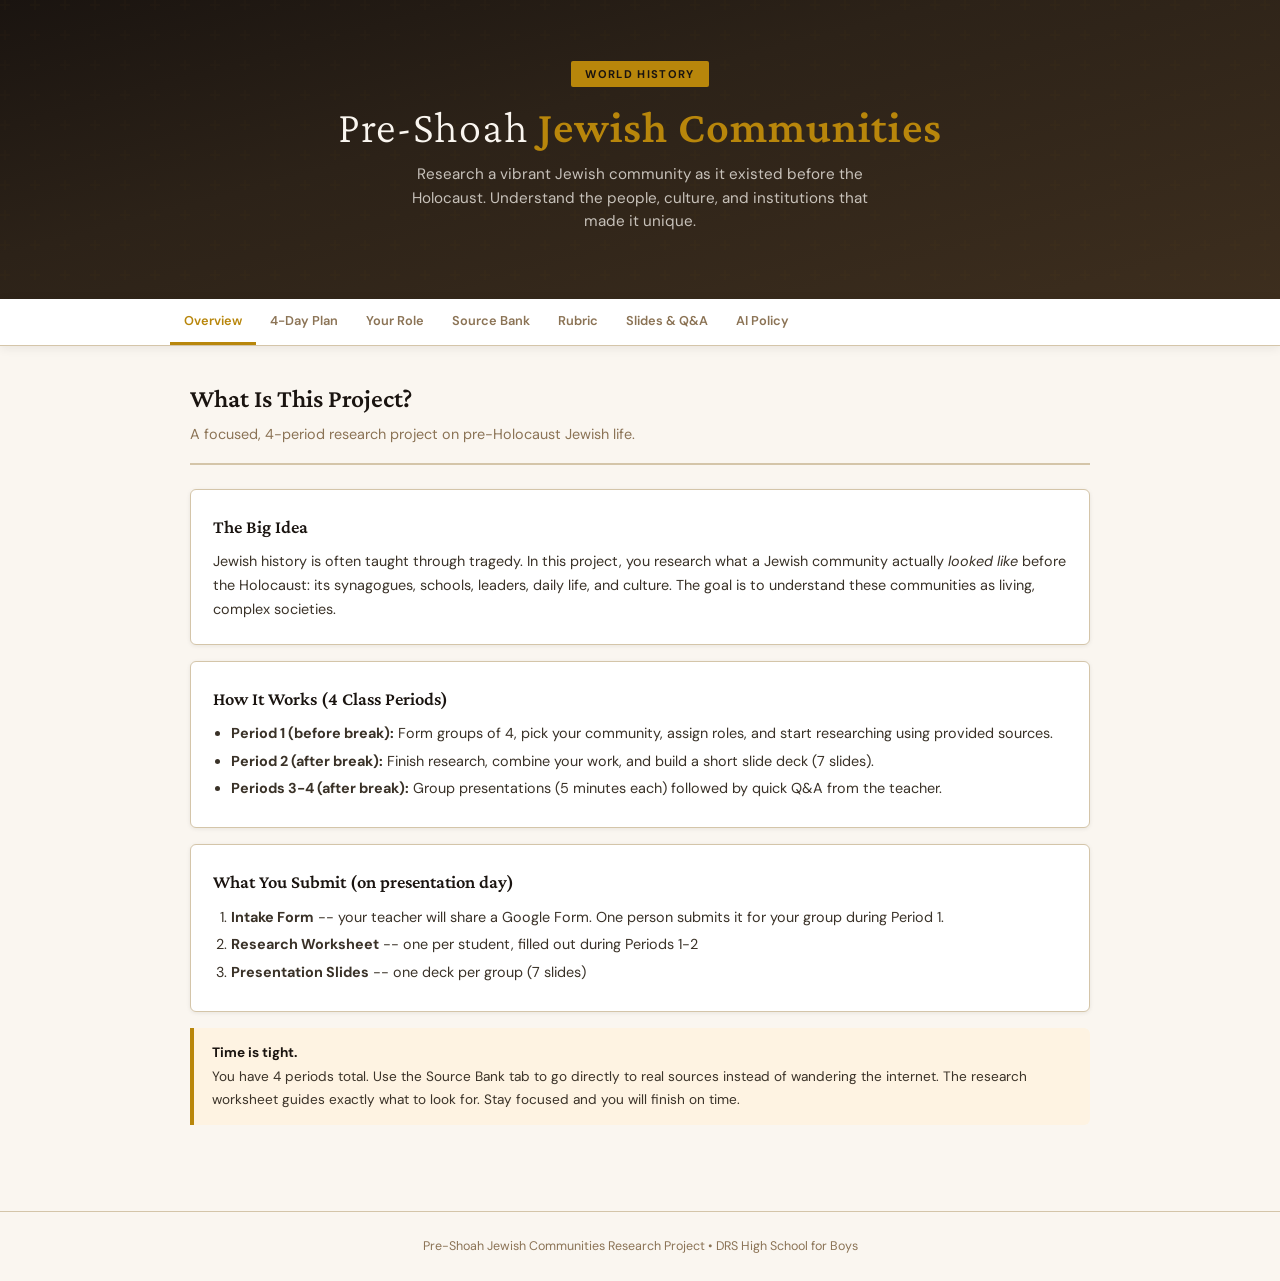
==== preshoah.html @ ddfa096a "Add files via upload Signed-off-by: dbassin12 <davidbassin12@gmail.com>" ====
<!DOCTYPE html>
<html lang="en">
<head>
<meta charset="UTF-8">
<meta name="viewport" content="width=device-width, initial-scale=1.0">
<title>Pre-Shoah Jewish Communities Research Project</title>
<link href="https://fonts.googleapis.com/css2?family=Crimson+Pro:wght@300;400;500;600;700&family=DM+Sans:wght@400;500;600;700&display=swap" rel="stylesheet">
<style>
:root{--ink:#1a1410;--cream:#faf6f0;--warm:#f5f0e8;--gold:#b8860b;--brown:#5c4a32;--brown-lt:#8b7355;--accent:#8b2500;--blue:#2c5f7c;--blue-lt:#e8f0f5;--green:#2d5a27;--green-lt:#e8f2e6;--border:#d4c5a9;--shadow:rgba(26,20,16,0.08)}
*{margin:0;padding:0;box-sizing:border-box}
body{font-family:'DM Sans',sans-serif;background:var(--cream);color:var(--ink);line-height:1.65;font-size:16px}
.hero{background:linear-gradient(165deg,#1a1410 0%,#2c2218 40%,#3d2e1e 100%);color:var(--cream);padding:60px 40px 45px;text-align:center;position:relative;overflow:hidden}
.hero::before{content:'';position:absolute;inset:0;background:url("data:image/svg+xml,%3Csvg width='60' height='60' viewBox='0 0 60 60' xmlns='http://www.w3.org/2000/svg'%3E%3Cg fill='none'%3E%3Cg fill='%23b8860b' fill-opacity='0.04'%3E%3Cpath d='M36 34v-4h-2v4h-4v2h4v4h2v-4h4v-2h-4zm0-30V0h-2v4h-4v2h4v4h2V6h4V4h-4zM6 34v-4H4v4H0v2h4v4h2v-4h4v-2H6zM6 4V0H4v4H0v2h4v4h2V6h4V4H6z'/%3E%3C/g%3E%3C/g%3E%3C/svg%3E");opacity:.6}
.hero-content{position:relative;max-width:680px;margin:0 auto}
.hero h1{font-family:'Crimson Pro',serif;font-weight:300;font-size:clamp(1.8rem,5vw,2.8rem);letter-spacing:.02em;margin-bottom:8px;line-height:1.2}
.hero h1 strong{font-weight:600;color:var(--gold)}
.hero .sub{font-size:.95rem;opacity:.75;max-width:500px;margin:0 auto 20px;line-height:1.55}
.tag{display:inline-block;background:var(--gold);color:var(--ink);font-size:.7rem;font-weight:700;text-transform:uppercase;letter-spacing:.12em;padding:4px 14px;border-radius:2px}

.nav{background:#fff;border-bottom:1px solid var(--border);padding:0 16px;position:sticky;top:0;z-index:100;box-shadow:0 2px 10px var(--shadow)}
.nav-inner{max-width:940px;margin:0 auto;display:flex;overflow-x:auto;scrollbar-width:none}
.nav-inner::-webkit-scrollbar{display:none}
.nav-btn{background:none;border:none;padding:13px 14px;font-family:'DM Sans',sans-serif;font-size:.8rem;font-weight:600;color:var(--brown-lt);cursor:pointer;white-space:nowrap;border-bottom:3px solid transparent;transition:all .2s}
.nav-btn:hover{color:var(--ink)}
.nav-btn.active{color:var(--gold);border-bottom-color:var(--gold)}

.main{max-width:940px;margin:0 auto;padding:32px 20px 70px}
.sec{display:none;animation:fadeIn .25s ease}
.sec.active{display:block}
@keyframes fadeIn{from{opacity:0;transform:translateY(6px)}to{opacity:1;transform:none}}

.sh{margin-bottom:24px;padding-bottom:16px;border-bottom:2px solid var(--border)}
.sh h2{font-family:'Crimson Pro',serif;font-size:1.6rem;font-weight:600;margin-bottom:3px}
.sh p{color:var(--brown-lt);font-size:.9rem}

.card{background:#fff;border:1px solid var(--border);border-radius:6px;padding:22px;margin-bottom:16px;box-shadow:0 1px 4px var(--shadow)}
.card h3{font-family:'Crimson Pro',serif;font-size:1.15rem;font-weight:600;margin-bottom:8px}
.card p,.card li{font-size:.9rem;line-height:1.65;color:#3a3228}
.card ul,.card ol{padding-left:18px;margin-top:5px}
.card li{margin-bottom:4px}
.card a{color:var(--blue);text-decoration:none;border-bottom:1px solid var(--blue)}
.card a:hover{color:var(--gold);border-color:var(--gold)}

.roles-grid{display:grid;grid-template-columns:repeat(auto-fit,minmax(210px,1fr));gap:12px;margin-top:14px}
.role-card{background:#fff;border:1px solid var(--border);border-radius:6px;padding:18px;border-top:4px solid var(--gold);box-shadow:0 1px 4px var(--shadow)}
.role-card.rc-b{border-top-color:var(--blue)}.role-card.rc-g{border-top-color:var(--green)}.role-card.rc-a{border-top-color:var(--accent)}
.rn{display:inline-block;width:24px;height:24px;background:var(--gold);color:#fff;font-size:.75rem;font-weight:700;border-radius:50%;text-align:center;line-height:24px;margin-bottom:6px}
.rc-b .rn{background:var(--blue)}.rc-g .rn{background:var(--green)}.rc-a .rn{background:var(--accent)}
.role-card h4{font-family:'Crimson Pro',serif;font-size:1rem;font-weight:600;margin-bottom:4px}
.role-card ul{padding-left:14px;margin-top:4px}
.role-card li{font-size:.82rem;color:#3a3228;margin-bottom:2px}

.tip{background:var(--blue-lt);border-left:4px solid var(--blue);padding:14px 18px;border-radius:0 6px 6px 0;margin:16px 0}
.tip.warn{background:#fef3e2;border-left-color:var(--gold)}
.tip.danger{background:#fde8e4;border-left-color:var(--accent)}
.tip strong{display:block;margin-bottom:2px;font-size:.85rem}
.tip p{font-size:.85rem;color:#3a3228;margin:0}

.phase-row{display:flex;gap:10px;margin-top:14px;flex-wrap:wrap}
.phase{flex:1;min-width:180px;background:#fff;border:1px solid var(--border);border-radius:6px;padding:16px;box-shadow:0 1px 4px var(--shadow);position:relative}
.phase::before{content:'';position:absolute;top:0;left:0;right:0;height:4px;border-radius:6px 6px 0 0}
.phase.p1::before{background:var(--gold)}.phase.p2::before{background:var(--blue)}.phase.p3::before{background:var(--green)}
.plbl{font-size:.68rem;font-weight:700;text-transform:uppercase;letter-spacing:.07em;margin-bottom:4px}
.p1 .plbl{color:var(--gold)}.p2 .plbl{color:var(--blue)}.p3 .plbl{color:var(--green)}
.phase h4{font-family:'Crimson Pro',serif;font-size:.95rem;font-weight:600;margin-bottom:4px}
.phase p,.phase li{font-size:.82rem;color:var(--brown-lt);line-height:1.5}
.phase ul{padding-left:14px;margin-top:4px}
.phase li{margin-bottom:2px}

.rtable{width:100%;border-collapse:collapse;margin-top:12px;font-size:.84rem}
.rtable th,.rtable td{padding:9px 12px;text-align:left;border:1px solid var(--border)}
.rtable th{background:var(--warm);font-weight:600}
.rtable tr:nth-child(even) td{background:#fdfbf7}
.rtable .pts{font-weight:700;color:var(--gold);text-align:center;white-space:nowrap}

.source-group{margin-bottom:20px}
.source-group h4{font-family:'Crimson Pro',serif;font-size:1.05rem;font-weight:600;margin-bottom:6px;padding-bottom:4px;border-bottom:1px solid var(--border)}
.source-group .comm-tag{font-size:.72rem;font-weight:700;text-transform:uppercase;letter-spacing:.06em;color:var(--gold);margin-bottom:4px;display:block}
.source-item{margin-bottom:6px;font-size:.88rem;line-height:1.5}
.source-item strong{font-weight:600}
.source-item a{color:var(--blue);text-decoration:none;border-bottom:1px dotted var(--blue);word-break:break-all}

.footer{text-align:center;padding:24px 16px;font-size:.78rem;color:var(--brown-lt);border-top:1px solid var(--border)}
@media(max-width:640px){.hero{padding:40px 16px 30px}.roles-grid{grid-template-columns:1fr}.nav-btn{padding:11px 10px;font-size:.76rem}.phase-row{flex-direction:column}}
</style>
</head>
<body>
<div class="hero">
<div class="hero-content">
<div class="tag">World History</div>
<h1 style="margin-top:14px">Pre-Shoah <strong>Jewish Communities</strong></h1>
<p class="sub">Research a vibrant Jewish community as it existed before the Holocaust. Understand the people, culture, and institutions that made it unique.</p>
</div>
</div>
<div class="nav">
<div class="nav-inner">
<button class="nav-btn active" onclick="go('overview',this)">Overview</button>
<button class="nav-btn" onclick="go('timeline',this)">4-Day Plan</button>
<button class="nav-btn" onclick="go('roles',this)">Your Role</button>
<button class="nav-btn" onclick="go('sources',this)">Source Bank</button>
<button class="nav-btn" onclick="go('rubric',this)">Rubric</button>
<button class="nav-btn" onclick="go('slides',this)">Slides & Q&A</button>
<button class="nav-btn" onclick="go('ai',this)">AI Policy</button>
</div>
</div>
<div class="main">

<!-- OVERVIEW -->
<div id="overview" class="sec active">
<div class="sh"><h2>What Is This Project?</h2><p>A focused, 4-period research project on pre-Holocaust Jewish life.</p></div>
<div class="card">
<h3>The Big Idea</h3>
<p>Jewish history is often taught through tragedy. In this project, you research what a Jewish community actually <em>looked like</em> before the Holocaust: its synagogues, schools, leaders, daily life, and culture. The goal is to understand these communities as living, complex societies.</p>
</div>
<div class="card">
<h3>How It Works (4 Class Periods)</h3>
<ul>
<li><strong>Period 1 (before break):</strong> Form groups of 4, pick your community, assign roles, and start researching using provided sources.</li>
<li><strong>Period 2 (after break):</strong> Finish research, combine your work, and build a short slide deck (7 slides).</li>
<li><strong>Periods 3-4 (after break):</strong> Group presentations (5 minutes each) followed by quick Q&amp;A from the teacher.</li>
</ul>
</div>
<div class="card">
<h3>What You Submit (on presentation day)</h3>
<ol>
<li><strong>Intake Form</strong> -- your teacher will share a Google Form. One person submits it for your group during Period 1.</li>
<li><strong>Research Worksheet</strong> -- one per student, filled out during Periods 1-2</li>
<li><strong>Presentation Slides</strong> -- one deck per group (7 slides)</li>
</ol>
</div>
<div class="tip warn">
<strong>Time is tight.</strong>
<p>You have 4 periods total. Use the Source Bank tab to go directly to real sources instead of wandering the internet. The research worksheet guides exactly what to look for. Stay focused and you will finish on time.</p>
</div>
</div>

<!-- TIMELINE -->
<div id="timeline" class="sec">
<div class="sh"><h2>The 4-Day Plan</h2><p>Here is exactly what happens each period.</p></div>
<div class="phase-row">
<div class="phase p1">
<div class="plbl">Period 1 &middot; Before Break</div>
<h4>Launch & Research</h4>
<ul>
<li>Form groups of 4</li>
<li>Pick a community</li>
<li>Assign roles (one per person)</li>
<li>Submit the <strong>Intake Form</strong> (Google Form, one per group)</li>
<li>Start researching using Source Bank</li>
<li>Begin filling out your Research Worksheet</li>
</ul>
</div>
<div class="phase p2">
<div class="plbl">Period 2 &middot; After Break</div>
<h4>Build & Finalize</h4>
<ul>
<li>Finish your Research Worksheet</li>
<li>Share findings with your group</li>
<li>Build your slide deck (7 slides)</li>
<li>Visual Specialist checks consistency</li>
<li>Practice talking through your section</li>
</ul>
</div>
<div class="phase p3">
<div class="plbl">Periods 3-4 &middot; After Break</div>
<h4>Present & Defend</h4>
<ul>
<li>Submit slides and worksheets</li>
<li>5-minute group presentation</li>
<li>2-3 quick questions from teacher</li>
<li>Every group member must speak</li>
</ul>
</div>
</div>
<div class="tip" style="margin-top:18px">
<strong>Period 1 is your only dedicated research period.</strong>
<p>If you do not finish your Research Worksheet in Period 1, you need to complete it before Period 2. Do not show up to Period 2 without your research done.</p>
</div>
</div>

<!-- ROLES -->
<div id="roles" class="sec">
<div class="sh"><h2>Research Roles</h2><p>Each person takes one role and becomes the group expert on that topic.</p></div>
<div class="roles-grid">
<div class="role-card"><div class="rn">1</div><h4>Society & Culture</h4>
<ul><li>Religious life & practices</li><li>Synagogues</li><li>Schools & education</li><li>Community organizations</li><li>Language & culture</li></ul></div>
<div class="role-card rc-b"><div class="rn">2</div><h4>Historical Context</h4>
<ul><li>Political environment</li><li>Economic conditions</li><li>Relations with neighbors</li><li>Major events</li></ul></div>
<div class="role-card rc-g"><div class="rn">3</div><h4>Key Figures</h4>
<ul><li>Rabbis & religious leaders</li><li>Intellectuals & scholars</li><li>Community organizers</li><li>Influential families</li></ul></div>
<div class="role-card rc-a"><div class="rn">4</div><h4>Visual & Geographic</h4>
<ul><li>Maps showing location</li><li>Historical photos</li><li>Slide design & consistency</li><li>Explain the geography</li></ul></div>
</div>
<div class="card" style="margin-top:14px">
<h3>Your Responsibility</h3>
<ul>
<li>Find <strong>at least 2 credible sources</strong> on your topic (use the Source Bank)</li>
<li>Fill out your section of the <strong>Research Worksheet</strong></li>
<li>Build <strong>1-2 slides</strong> for your section of the presentation</li>
<li>Be ready to <strong>answer questions</strong> about your research in your own words</li>
</ul>
</div>
</div>

<!-- SOURCE BANK -->
<div id="sources" class="sec">
<div class="sh"><h2>Source Bank</h2><p>12 communities with verified, credible, English-language sources. Go directly to these links instead of searching Google.</p></div>

<div class="tip warn">
<strong>How to use this:</strong>
<p>Pick your community, then open the links below. Each source is labeled by what kind of information it has. Every role should be able to find what they need from 2-3 of these links.</p>
</div>

<!-- GENERAL -->
<div class="card">
<h3>Works for Any Community</h3>
<div class="source-item"><strong>YIVO Encyclopedia of Jews in Eastern Europe</strong> -- Scholarly articles on most Eastern European communities. Search by city name.<br><a href="https://yivoencyclopedia.org" target="_blank">yivoencyclopedia.org</a></div>
<div class="source-item"><strong>Yad Vashem Community Pages</strong> -- Community histories with photos and maps.<br><a href="https://www.yadvashem.org/communities.html" target="_blank">yadvashem.org/communities</a></div>
<div class="source-item"><strong>USHMM Holocaust Encyclopedia</strong> -- Historical overviews with context on political and economic conditions.<br><a href="https://encyclopedia.ushmm.org" target="_blank">encyclopedia.ushmm.org</a></div>
<div class="source-item"><strong>Jewish Virtual Library</strong> -- Good overviews of communities, leaders, and institutions.<br><a href="https://www.jewishvirtuallibrary.org" target="_blank">jewishvirtuallibrary.org</a></div>
<div class="source-item"><strong>JewishGen Communities Database</strong> -- Population data, maps, and Yizkor book references.<br><a href="https://www.jewishgen.org/Communities/" target="_blank">jewishgen.org/Communities</a></div>
</div>

<!-- VILNA -->
<div class="source-group"><h4>Vilna (Vilnius), Lithuania</h4>
<div class="card">
<div class="source-item"><strong>YIVO Encyclopedia: Vilnius</strong> -- Full scholarly article covering history, institutions, population, culture, politics, key figures. <em>Good for all roles.</em><br><a href="https://yivoencyclopedia.org/article.aspx/Vilnius" target="_blank">yivoencyclopedia.org/article.aspx/Vilnius</a></div>
<div class="source-item"><strong>Yad Vashem: Story of the Jewish Community of Vilna</strong> -- Overview with photos, maps, cultural and religious life. <em>Good for Society &amp; Culture, Visual.</em><br><a href="https://www.yadvashem.org/vilna/" target="_blank">yadvashem.org/vilna</a></div>
<div class="source-item"><strong>YIVO Online Museum: Jewish Vilna</strong> -- Photos, film clips, posters, and artifacts from Jewish Vilna. <em>Good for Visual &amp; Geographic.</em><br><a href="https://museum.yivo.org/experiences/jewish-vilna/" target="_blank">museum.yivo.org/experiences/jewish-vilna</a></div>
<div class="source-item"><strong>Yad Vashem: Vilna Interwar Culture</strong> -- YIVO founding, Yiddish culture, schools, intellectual life. <em>Good for Society &amp; Culture, Key Figures.</em><br><a href="https://www.yadvashem.org/vilna/interwar-period/culture/yivo.html" target="_blank">yadvashem.org/vilna/interwar-period/culture</a></div>
</div></div>

<!-- SALONIKA -->
<div class="source-group"><h4>Salonika (Thessaloniki), Greece</h4>
<div class="card">
<div class="source-item"><strong>USHMM: Salonika</strong> -- Overview of the community, size, institutions, and what happened under occupation. <em>Good for Historical Context.</em><br><a href="https://encyclopedia.ushmm.org/content/en/article/salonika" target="_blank">encyclopedia.ushmm.org/content/en/article/salonika</a></div>
<div class="source-item"><strong>Aish.com: Jewish History of Thessaloniki</strong> -- Detailed history from ancient times through the Sephardic golden age, schools, rabbis, and institutions. <em>Good for all roles.</em><br><a href="https://aish.com/jewish-history-of-thessaloniki-salonika/" target="_blank">aish.com/jewish-history-of-thessaloniki-salonika</a></div>
<div class="source-item"><strong>Jewish Virtual Library: Salonika</strong> -- Population data, economic life, cultural overview. <em>Good for Historical Context, Society &amp; Culture.</em><br><a href="https://www.jewishvirtuallibrary.org/salonika" target="_blank">jewishvirtuallibrary.org/salonika</a></div>
</div></div>

<!-- WARSAW -->
<div class="source-group"><h4>Warsaw, Poland</h4>
<div class="card">
<div class="source-item"><strong>YIVO Encyclopedia: Warsaw</strong> -- Comprehensive article on Jewish Warsaw: politics, culture, Yiddish press, education, movements. <em>Good for all roles.</em><br><a href="https://yivoencyclopedia.org/article.aspx/Warsaw" target="_blank">yivoencyclopedia.org/article.aspx/Warsaw</a></div>
<div class="source-item"><strong>POLIN Museum: Virtual Shtetl</strong> -- Interactive resources on Polish Jewish communities. <em>Good for Visual &amp; Geographic, Society &amp; Culture.</em><br><a href="https://sztetl.org.pl/en" target="_blank">sztetl.org.pl/en</a></div>
<div class="source-item"><strong>Yiddish Book Center: Jewish Warsaw</strong> -- Oral histories and cultural context of prewar Warsaw. <em>Good for Society &amp; Culture, Key Figures.</em><br><a href="https://www.yiddishbookcenter.org/language-literature-culture/wexler-oral-history-project-films-features-news/features/jewish-1" target="_blank">yiddishbookcenter.org (Warsaw feature)</a></div>
</div></div>

<!-- BUDAPEST -->
<div class="source-group"><h4>Budapest, Hungary</h4>
<div class="card">
<div class="source-item"><strong>YIVO Encyclopedia: Budapest</strong> -- Jewish intellectual and business life, assimilation, religious institutions, politics. <em>Good for all roles.</em><br><a href="https://yivoencyclopedia.org/article.aspx/Budapest" target="_blank">yivoencyclopedia.org/article.aspx/Budapest</a></div>
<div class="source-item"><strong>USHMM: Hungary Before the German Occupation</strong> -- Political context, anti-Jewish laws, economic conditions. <em>Good for Historical Context.</em><br><a href="https://encyclopedia.ushmm.org/content/en/article/hungary-before-the-german-occupation" target="_blank">encyclopedia.ushmm.org (Hungary)</a></div>
<div class="source-item"><strong>Jewish Virtual Library: Budapest</strong> -- Overview of the community, synagogues, demographics. <em>Good for Society &amp; Culture, Visual.</em><br><a href="https://www.jewishvirtuallibrary.org/budapest" target="_blank">jewishvirtuallibrary.org/budapest</a></div>
</div></div>

<!-- AMSTERDAM -->
<div class="source-group"><h4>Amsterdam, Netherlands</h4>
<div class="card">
<div class="source-item"><strong>USHMM: The Netherlands</strong> -- Historical context, Jewish community structure, and wartime events. <em>Good for Historical Context.</em><br><a href="https://encyclopedia.ushmm.org/content/en/article/the-netherlands" target="_blank">encyclopedia.ushmm.org (Netherlands)</a></div>
<div class="source-item"><strong>Jewish Virtual Library: Amsterdam</strong> -- Sephardic and Ashkenazi communities, Portuguese Synagogue, cultural life. <em>Good for Society &amp; Culture, Key Figures.</em><br><a href="https://www.jewishvirtuallibrary.org/amsterdam" target="_blank">jewishvirtuallibrary.org/amsterdam</a></div>
</div></div>

<!-- PRAGUE -->
<div class="source-group"><h4>Prague, Czech Republic</h4>
<div class="card">
<div class="source-item"><strong>YIVO Encyclopedia: Prague</strong> -- History of one of Europe's oldest Jewish communities, the Maharal, Altneuschul. <em>Good for all roles.</em><br><a href="https://yivoencyclopedia.org/article.aspx/Prague" target="_blank">yivoencyclopedia.org/article.aspx/Prague</a></div>
<div class="source-item"><strong>Jewish Virtual Library: Prague</strong> -- Demographics, institutions, key figures, the old Jewish quarter. <em>Good for Visual &amp; Geographic, Key Figures.</em><br><a href="https://www.jewishvirtuallibrary.org/prague" target="_blank">jewishvirtuallibrary.org/prague</a></div>
</div></div>

<!-- KRAKOW -->
<div class="source-group"><h4>Krak&oacute;w, Poland</h4>
<div class="card">
<div class="source-item"><strong>YIVO Encyclopedia: Krak&oacute;w</strong> -- Kazimierz district, religious life, intellectual history, and economic conditions. <em>Good for all roles.</em><br><a href="https://yivoencyclopedia.org/article.aspx/Krakow" target="_blank">yivoencyclopedia.org/article.aspx/Krakow</a></div>
<div class="source-item"><strong>POLIN Museum: Krak&oacute;w</strong> -- Resources on the Kazimierz Jewish quarter and community life. <em>Good for Visual &amp; Geographic.</em><br><a href="https://sztetl.org.pl/en/towns/k/449-krakow" target="_blank">sztetl.org.pl (Krak&oacute;w)</a></div>
</div></div>

<!-- BERLIN -->
<div class="source-group"><h4>Berlin, Germany</h4>
<div class="card">
<div class="source-item"><strong>USHMM: Berlin</strong> -- Jewish community before and during the Nazi era, including institutional life. <em>Good for Historical Context.</em><br><a href="https://encyclopedia.ushmm.org/content/en/article/berlin" target="_blank">encyclopedia.ushmm.org (Berlin)</a></div>
<div class="source-item"><strong>Jewish Virtual Library: Berlin</strong> -- Haskalah, Reform Judaism origins, community institutions, key figures like Moses Mendelssohn. <em>Good for Key Figures, Society &amp; Culture.</em><br><a href="https://www.jewishvirtuallibrary.org/berlin" target="_blank">jewishvirtuallibrary.org/berlin</a></div>
</div></div>

<!-- KIEV -->
<div class="source-group"><h4>Kiev (Kyiv), Ukraine</h4>
<div class="card">
<div class="source-item"><strong>Yad Vashem: History of the Jews of Kiev</strong> -- Detailed timeline from earliest settlement through 1941, covering institutions, pogroms, culture, the Beilis trial, and the Yiddish golden age of the 1920s-30s. <em>Good for all roles.</em><br><a href="https://www.yadvashem.org/education/educational-materials/lesson-plans/babi-yar/historical-background2.html" target="_blank">yadvashem.org (Kiev timeline)</a></div>
<div class="source-item"><strong>Jewish Virtual Library: Kiev</strong> -- Overview of the community, population growth, key institutions, and political context. <em>Good for Historical Context, Society &amp; Culture.</em><br><a href="https://www.jewishvirtuallibrary.org/kiev" target="_blank">jewishvirtuallibrary.org/kiev</a></div>
<div class="source-item"><strong>Jewish Encyclopedia: Kiev</strong> -- Deep historical article covering medieval origins, economic life, religious scholars, and community governance. <em>Good for Key Figures, Historical Context.</em><br><a href="http://www.jewishencyclopedia.com/articles/9314-kiev" target="_blank">jewishencyclopedia.com/kiev</a></div>
</div></div>

<!-- ROME -->
<div class="source-group"><h4>Rome, Italy</h4>
<div class="card">
<div class="source-item"><strong>Aish.com: The Jewish History of Rome</strong> -- Comprehensive overview from 161 BCE through modern day. Covers the ghetto, synagogues, key figures, Nusach Italki, and the community's unique identity. <em>Good for all roles.</em><br><a href="https://aish.com/the-jewish-history-of-rome/" target="_blank">aish.com/the-jewish-history-of-rome</a></div>
<div class="source-item"><strong>Jewish Virtual Library: Rome</strong> -- Detailed tour-style article covering institutions, synagogues, the papal ghetto (1555-1870), and community development. <em>Good for Society &amp; Culture, Visual &amp; Geographic.</em><br><a href="https://www.jewishvirtuallibrary.org/rome-jewish-history-tour" target="_blank">jewishvirtuallibrary.org/rome</a></div>
<div class="source-item"><strong>Jewish Community of Rome Official Site</strong> -- History from the community itself, covering 2,000 years of continuous Jewish life. <em>Good for Historical Context, Key Figures.</em><br><a href="https://romaebraica.it/en/history/" target="_blank">romaebraica.it/en/history</a></div>
<div class="source-item"><strong>My Jewish Learning: Roman Jews</strong> -- The ghetto years, five secret synagogues under one roof, Italkim identity, and modern community life. <em>Good for Society &amp; Culture.</em><br><a href="https://www.myjewishlearning.com/article/roman-jews/" target="_blank">myjewishlearning.com/roman-jews</a></div>
</div></div>

<!-- VENICE -->
<div class="source-group"><h4>Venice, Italy</h4>
<div class="card">
<div class="source-item"><strong>Jewish Virtual Library: Venice</strong> -- History of the community, the original ghetto (1516), five synagogues, economic life, and key figures. <em>Good for all roles.</em><br><a href="https://jewishvirtuallibrary.org/venice-italy-jewish-history-tour" target="_blank">jewishvirtuallibrary.org/venice</a></div>
<div class="source-item"><strong>Jewish Venice (Official Community Site)</strong> -- History, culture, the five synagogues, maps and photos. <em>Good for Visual &amp; Geographic, Society &amp; Culture.</em><br><a href="https://www.jewishvenice.org/history-culture/" target="_blank">jewishvenice.org/history-culture</a></div>
<div class="source-item"><strong>Ghetto of Venice Official Site</strong> -- The original ghetto's history, architecture, synagogues, museum. Includes photos and layout descriptions. <em>Good for Visual &amp; Geographic.</em><br><a href="https://www.ghettovenezia.com/en/" target="_blank">ghettovenezia.com</a></div>
</div></div>

<!-- PARIS -->
<div class="source-group"><h4>Paris, France</h4>
<div class="card">
<div class="source-item"><strong>USHMM: Paris</strong> -- Jewish life before WW2, the Marais district, community institutions, and the immigrant wave of the 1920s-30s. <em>Good for Historical Context, Society &amp; Culture.</em><br><a href="https://encyclopedia.ushmm.org/content/en/article/paris" target="_blank">encyclopedia.ushmm.org (Paris)</a></div>
<div class="source-item"><strong>USHMM: France</strong> -- Broader context on French Jewish life, the interwar period, and the diverse community (native French Jews vs. immigrants). <em>Good for Historical Context.</em><br><a href="https://encyclopedia.ushmm.org/content/en/article/france" target="_blank">encyclopedia.ushmm.org (France)</a></div>
<div class="source-item"><strong>Jewish Virtual Library: Paris</strong> -- Overview of the community, synagogues, cultural life, and institutions. <em>Good for Society &amp; Culture, Key Figures.</em><br><a href="https://www.jewishvirtuallibrary.org/paris" target="_blank">jewishvirtuallibrary.org/paris</a></div>
<div class="source-item"><strong>Yad Vashem: From Democracy to Deportation</strong> -- French Jewish history from emancipation through WWII. Good on the diversity of the community and institutional life. <em>Good for Historical Context.</em><br><a href="https://www.yadvashem.org/articles/general/from-democracy-to-deportation.html" target="_blank">yadvashem.org (France)</a></div>
</div></div>

<div class="tip">
<strong>Want to pick a different community?</strong>
<p>Check with your teacher first. If you go with a community not listed here, make sure you can find at least 2 credible English-language sources per role. Start with the YIVO Encyclopedia and Yad Vashem -- they cover hundreds of communities.</p>
</div>
</div>

<!-- RUBRIC -->
<div id="rubric" class="sec">
<div class="sh"><h2>Grading Rubric</h2><p>Two parts: group grade + individual grade. Total: 100 points.</p></div>
<div class="card">
<h3>Group Grade (60 points)</h3>
<table class="rtable">
<thead><tr><th>Category</th><th>What We Are Looking For</th><th class="pts">Pts</th></tr></thead>
<tbody>
<tr><td><strong>Historical Accuracy</strong></td><td>Information is correct, specific, and clearly based on sources.</td><td class="pts">15</td></tr>
<tr><td><strong>Depth of Research</strong></td><td>Goes beyond surface-level facts. Shows real understanding of the community.</td><td class="pts">15</td></tr>
<tr><td><strong>Presentation Organization</strong></td><td>Clear structure, logical flow. Audience can follow the story.</td><td class="pts">10</td></tr>
<tr><td><strong>Visuals & Slides</strong></td><td>At least 1 map and 1-2 photos. Clean slides, no walls of text.</td><td class="pts">10</td></tr>
<tr><td><strong>Research Worksheets</strong></td><td>All 4 worksheets submitted, filled out with sources listed.</td><td class="pts">10</td></tr>
</tbody>
</table>
</div>
<div class="card">
<h3>Individual Grade (40 points)</h3>
<table class="rtable">
<thead><tr><th>Category</th><th>What We Are Looking For</th><th class="pts">Pts</th></tr></thead>
<tbody>
<tr><td><strong>Understanding</strong></td><td>Can explain your research in your own words. Not reading from slides.</td><td class="pts">15</td></tr>
<tr><td><strong>Q&A Answers</strong></td><td>Answers teacher questions thoughtfully. Shows real engagement.</td><td class="pts">15</td></tr>
<tr><td><strong>Role Fulfillment</strong></td><td>Clearly contributed to your assigned role. Your section has substance.</td><td class="pts">10</td></tr>
</tbody>
</table>
</div>
<div class="tip warn">
<strong>40% of your grade is individual.</strong>
<p>Even if your group does great, you need to understand your own research. If you cannot explain what you found during Q&amp;A, it will cost you.</p>
</div>
</div>

<!-- SLIDES & QA -->
<div id="slides" class="sec">
<div class="sh"><h2>Slides & Q&A</h2><p>How to build your deck and prepare for questions.</p></div>
<div class="card">
<h3>Slide Structure (7 slides)</h3>
<ol>
<li><strong>Title</strong> -- Community name, location, group members</li>
<li><strong>Overview</strong> -- Where, how large, when</li>
<li><strong>Historical Context</strong> -- Political, economic, major events</li>
<li><strong>Daily Life</strong> -- Religious life, schools, organizations, culture</li>
<li><strong>Key Figures</strong> -- Important people and why they mattered</li>
<li><strong>Map & Visuals</strong> -- At least one map + a historical photo</li>
<li><strong>Conclusion</strong> -- What made this community unique</li>
</ol>
</div>
<div class="card">
<h3>Slide Rules</h3>
<ul>
<li><strong>Max 5 lines of text per slide.</strong> If you have more, cut it.</li>
<li><strong>Font size: 24pt minimum</strong> for body text.</li>
<li><strong>Do not read your slides.</strong> Slides are visual support. You speak from knowledge.</li>
<li><strong>Consistent design.</strong> Same font, same colors, same layout. The Visual Specialist checks this.</li>
<li><strong>Include at least 1 map and 1 photo.</strong> The Source Bank has links to image archives.</li>
</ul>
</div>
<div class="card">
<h3>Q&A Prep (2-3 questions per group)</h3>
<p>After your 5-minute presentation, the teacher will ask 2-3 quick questions. These are not meant to trick you. They confirm you understand what you researched. Questions may include:</p>
<ul>
<li>What was this community known for?</li>
<li>Why was it located where it was?</li>
<li>What institutions were most important to Jewish life there?</li>
<li>Who was an important figure and why?</li>
<li>What surprised you about this community?</li>
<li>How was it different from other Jewish communities?</li>
</ul>
<p style="margin-top:8px"><strong>Best prep:</strong> Write a 3-sentence summary of your research from memory. If you can do that, you are ready.</p>
</div>
</div>

<!-- AI POLICY -->
<div id="ai" class="sec">
<div class="sh"><h2>AI Policy</h2><p>Honest rules for using AI on this project.</p></div>

<div class="card">
<h3>The Bottom Line</h3>
<p>AI is a tool. You can use it. But the Q&amp;A after your presentation is worth <strong>30 points</strong>, and no tool can answer for you. If you do not understand what is on your slides, it will be obvious in about 15 seconds of questioning.</p>
</div>

<div class="card" style="border-left:4px solid var(--green)">
<h3 style="color:var(--green)">Go Ahead</h3>
<ul>
<li>Use AI to make your slides look good (design, layout, formatting)</li>
<li>Ask AI to explain a term or concept you do not understand</li>
<li>Use AI to brainstorm research questions or organize your notes</li>
<li>Ask AI to help you find sources (then go read the actual source yourself)</li>
<li>Use AI to clean up grammar or spelling on text you already wrote</li>
</ul>
</div>

<div class="card" style="border-left:4px solid var(--accent)">
<h3 style="color:var(--accent)">Do Your Own Thinking</h3>
<ul>
<li>Your Research Worksheet answers should come from reading your sources, not from asking AI to summarize them for you</li>
<li>The content on your slides (the actual historical information) should come from your research, not from a prompt</li>
<li>Your conclusions about the community should be yours</li>
</ul>
<p style="margin-top:10px">The difference: AI can help you <strong>present</strong> your work. It should not <strong>do</strong> your work.</p>
</div>

<div class="tip danger">
<strong>Why this matters:</strong>
<p>After your presentation, the teacher will ask you questions about your research. You will answer in your own words, on the spot. That is 30 of your 100 points. Students who did their own research will handle this easily. Students who had AI do the thinking for them will not.</p>
</div>
</div>

</div>
<div class="footer">Pre-Shoah Jewish Communities Research Project &bull; DRS High School for Boys</div>
<script>
function go(id,btn){
document.querySelectorAll('.sec').forEach(s=>s.classList.remove('active'));
document.querySelectorAll('.nav-btn').forEach(b=>b.classList.remove('active'));
document.getElementById(id).classList.add('active');
btn.classList.add('active');
window.scrollTo({top:document.querySelector('.nav').offsetTop,behavior:'smooth'});
}
</script>
</body>
</html>
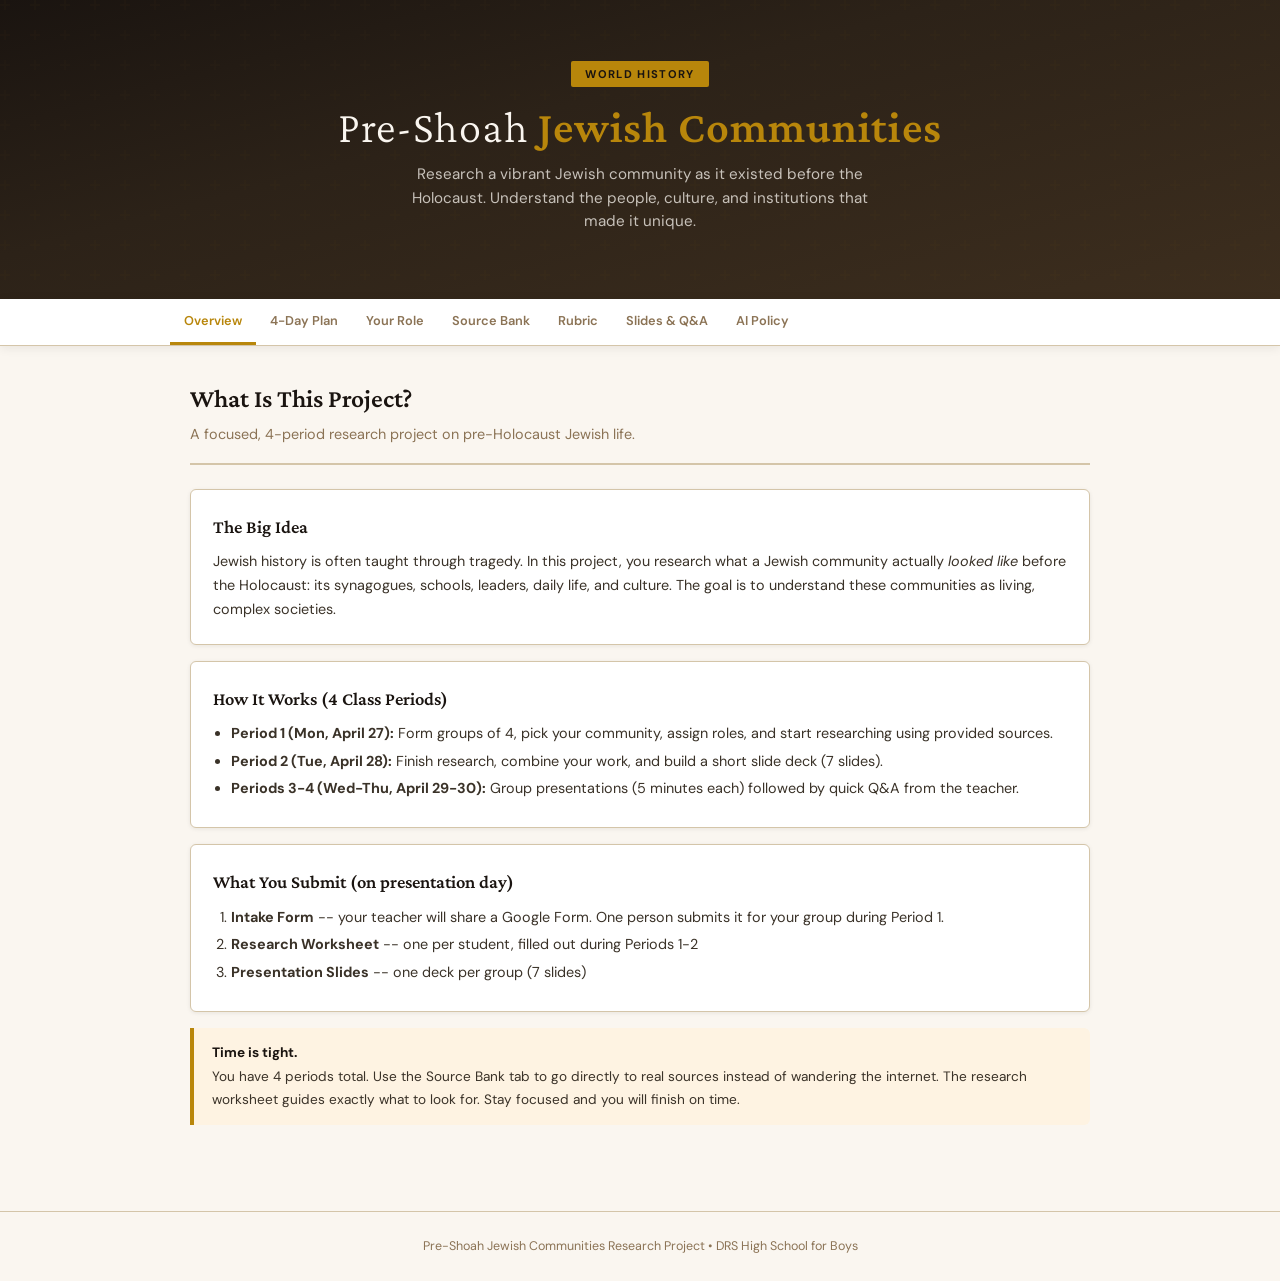
==== commit 977ac638: "Update preshoah project schedule to April 27-30 (no break) Replace "before break" / "after break" la" ====
--- a/preshoah.html
+++ b/preshoah.html
@@ -115,9 +115,9 @@
 <div class="card">
 <h3>How It Works (4 Class Periods)</h3>
 <ul>
-<li><strong>Period 1 (before break):</strong> Form groups of 4, pick your community, assign roles, and start researching using provided sources.</li>
-<li><strong>Period 2 (after break):</strong> Finish research, combine your work, and build a short slide deck (7 slides).</li>
-<li><strong>Periods 3-4 (after break):</strong> Group presentations (5 minutes each) followed by quick Q&amp;A from the teacher.</li>
+<li><strong>Period 1 (Mon, April 27):</strong> Form groups of 4, pick your community, assign roles, and start researching using provided sources.</li>
+<li><strong>Period 2 (Tue, April 28):</strong> Finish research, combine your work, and build a short slide deck (7 slides).</li>
+<li><strong>Periods 3-4 (Wed-Thu, April 29-30):</strong> Group presentations (5 minutes each) followed by quick Q&amp;A from the teacher.</li>
 </ul>
 </div>
 <div class="card">
@@ -139,7 +139,7 @@
 <div class="sh"><h2>The 4-Day Plan</h2><p>Here is exactly what happens each period.</p></div>
 <div class="phase-row">
 <div class="phase p1">
-<div class="plbl">Period 1 &middot; Before Break</div>
+<div class="plbl">Period 1 &middot; Mon, April 27</div>
 <h4>Launch & Research</h4>
 <ul>
 <li>Form groups of 4</li>
@@ -151,7 +151,7 @@
 </ul>
 </div>
 <div class="phase p2">
-<div class="plbl">Period 2 &middot; After Break</div>
+<div class="plbl">Period 2 &middot; Tue, April 28</div>
 <h4>Build & Finalize</h4>
 <ul>
 <li>Finish your Research Worksheet</li>
@@ -162,7 +162,7 @@
 </ul>
 </div>
 <div class="phase p3">
-<div class="plbl">Periods 3-4 &middot; After Break</div>
+<div class="plbl">Periods 3-4 &middot; Wed-Thu, April 29-30</div>
 <h4>Present & Defend</h4>
 <ul>
 <li>Submit slides and worksheets</li>
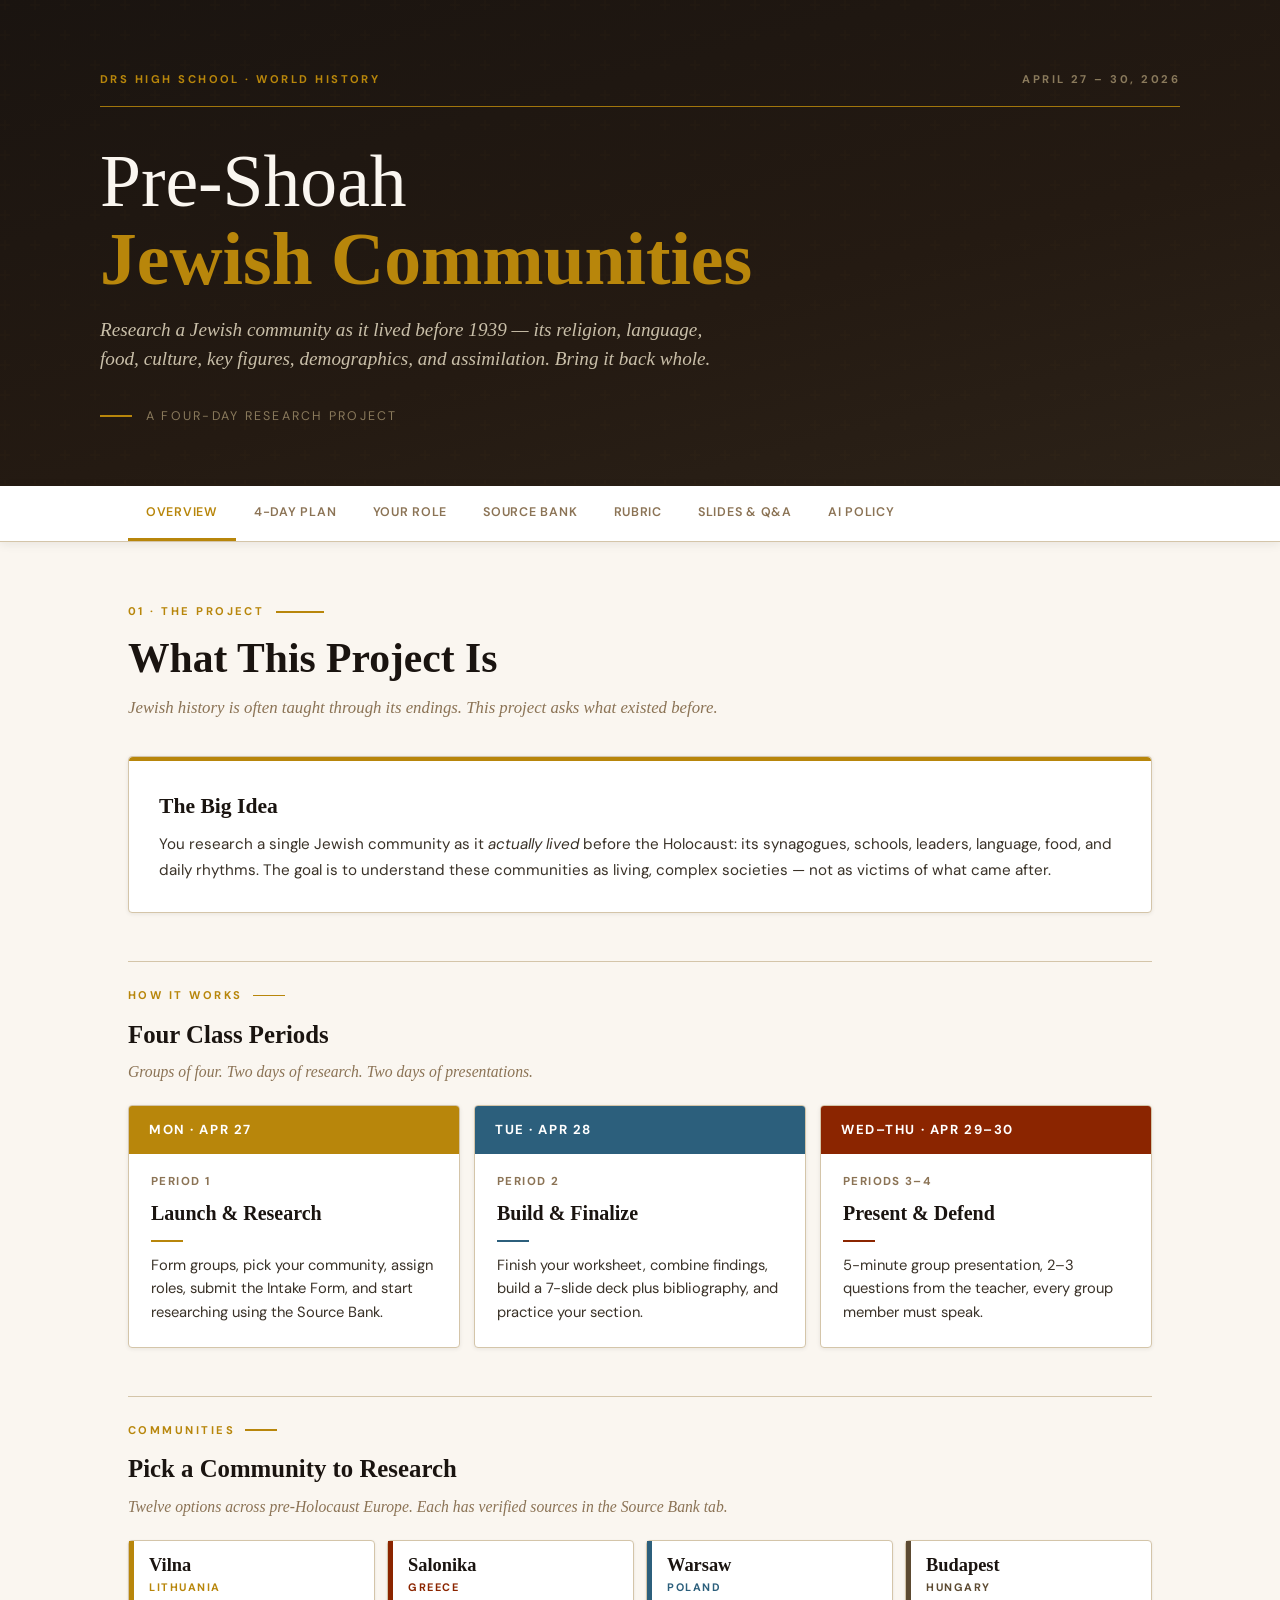
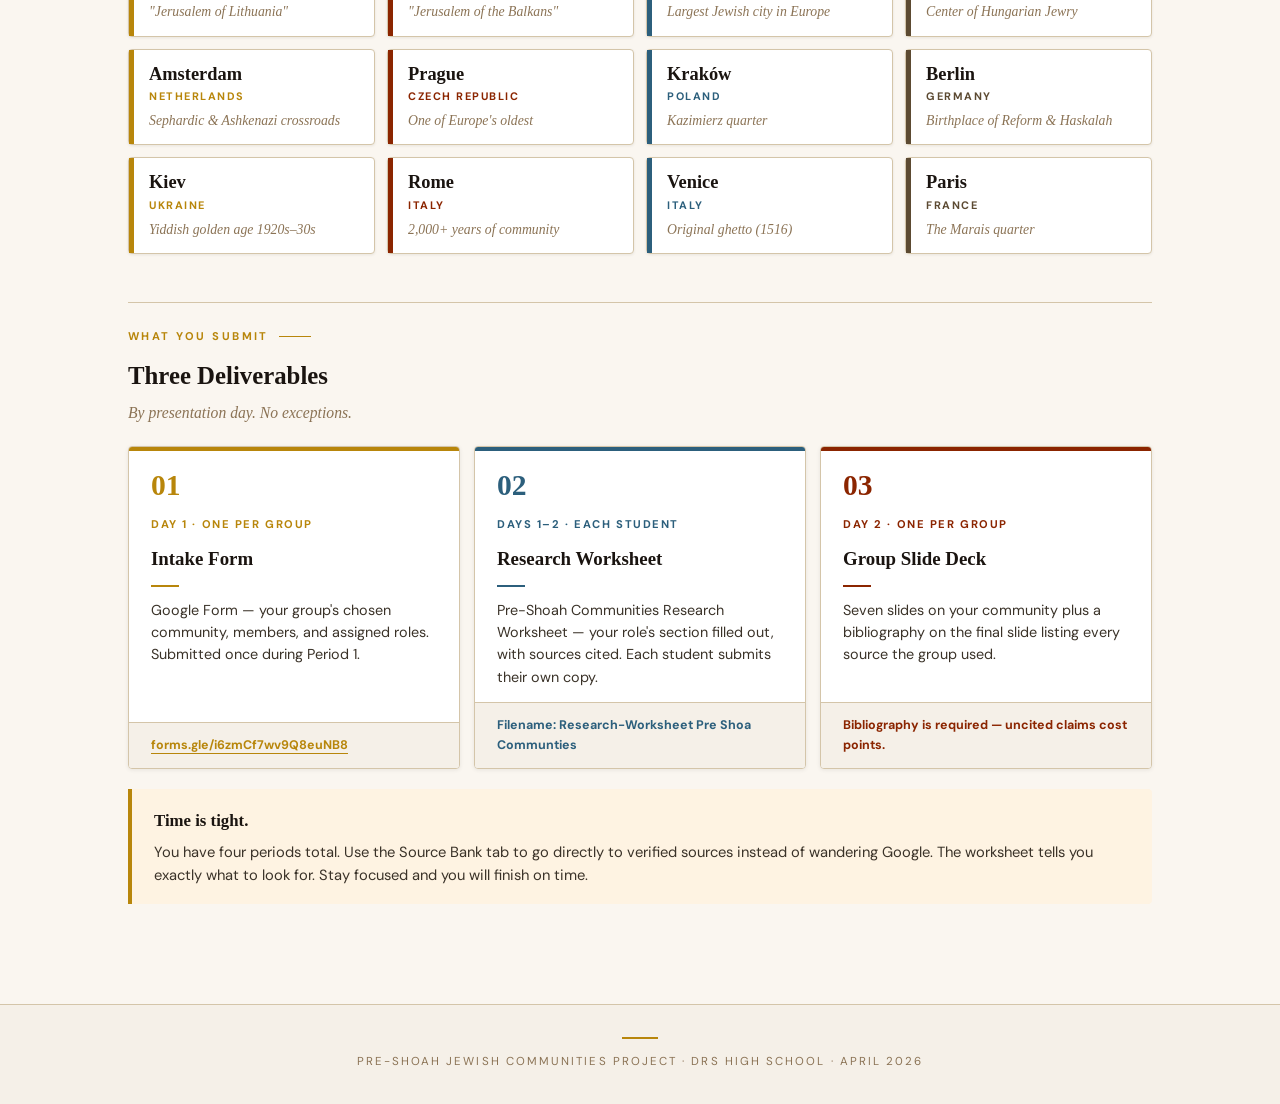
==== commit 86f56f4b: "Redesign preshoah.html with editorial aesthetic to match the project deck Apply the same design lang" ====
--- a/preshoah.html
+++ b/preshoah.html
@@ -4,442 +4,793 @@
 <meta charset="UTF-8">
 <meta name="viewport" content="width=device-width, initial-scale=1.0">
 <title>Pre-Shoah Jewish Communities Research Project</title>
-<link href="https://fonts.googleapis.com/css2?family=Crimson+Pro:wght@300;400;500;600;700&family=DM+Sans:wght@400;500;600;700&display=swap" rel="stylesheet">
+<link href="https://fonts.googleapis.com/css2?family=DM+Sans:wght@400;500;600;700&display=swap" rel="stylesheet">
 <style>
-:root{--ink:#1a1410;--cream:#faf6f0;--warm:#f5f0e8;--gold:#b8860b;--brown:#5c4a32;--brown-lt:#8b7355;--accent:#8b2500;--blue:#2c5f7c;--blue-lt:#e8f0f5;--green:#2d5a27;--green-lt:#e8f2e6;--border:#d4c5a9;--shadow:rgba(26,20,16,0.08)}
+:root{
+  --ink:#1a1410;--cream:#faf6f0;--warm:#f5f0e8;--white:#ffffff;
+  --gold:#b8860b;--brown:#5c4a32;--brown-lt:#8b7355;
+  --accent:#8b2500;--blue:#2c5f7c;--green:#2d5a27;
+  --border:#d4c5a9;--shadow:rgba(26,20,16,0.08);
+  --serif:Georgia,'Times New Roman',serif;
+  --sans:'DM Sans',-apple-system,system-ui,sans-serif;
+}
 *{margin:0;padding:0;box-sizing:border-box}
-body{font-family:'DM Sans',sans-serif;background:var(--cream);color:var(--ink);line-height:1.65;font-size:16px}
-.hero{background:linear-gradient(165deg,#1a1410 0%,#2c2218 40%,#3d2e1e 100%);color:var(--cream);padding:60px 40px 45px;text-align:center;position:relative;overflow:hidden}
-.hero::before{content:'';position:absolute;inset:0;background:url("data:image/svg+xml,%3Csvg width='60' height='60' viewBox='0 0 60 60' xmlns='http://www.w3.org/2000/svg'%3E%3Cg fill='none'%3E%3Cg fill='%23b8860b' fill-opacity='0.04'%3E%3Cpath d='M36 34v-4h-2v4h-4v2h4v4h2v-4h4v-2h-4zm0-30V0h-2v4h-4v2h4v4h2V6h4V4h-4zM6 34v-4H4v4H0v2h4v4h2v-4h4v-2H6zM6 4V0H4v4H0v2h4v4h2V6h4V4H6z'/%3E%3C/g%3E%3C/g%3E%3C/svg%3E");opacity:.6}
-.hero-content{position:relative;max-width:680px;margin:0 auto}
-.hero h1{font-family:'Crimson Pro',serif;font-weight:300;font-size:clamp(1.8rem,5vw,2.8rem);letter-spacing:.02em;margin-bottom:8px;line-height:1.2}
-.hero h1 strong{font-weight:600;color:var(--gold)}
-.hero .sub{font-size:.95rem;opacity:.75;max-width:500px;margin:0 auto 20px;line-height:1.55}
-.tag{display:inline-block;background:var(--gold);color:var(--ink);font-size:.7rem;font-weight:700;text-transform:uppercase;letter-spacing:.12em;padding:4px 14px;border-radius:2px}
-
-.nav{background:#fff;border-bottom:1px solid var(--border);padding:0 16px;position:sticky;top:0;z-index:100;box-shadow:0 2px 10px var(--shadow)}
-.nav-inner{max-width:940px;margin:0 auto;display:flex;overflow-x:auto;scrollbar-width:none}
+body{font-family:var(--sans);background:var(--cream);color:#2D2218;line-height:1.65;font-size:16px}
+a{color:var(--blue);text-decoration:none}
+a:hover{color:var(--gold)}
+
+/* ── HERO ── */
+.hero{background:linear-gradient(165deg,#1a1410 0%,#241a12 60%,#2c2218 100%);color:var(--cream);padding:70px 40px 60px;position:relative;overflow:hidden}
+.hero::before{content:'';position:absolute;inset:0;background:url("data:image/svg+xml,%3Csvg width='60' height='60' viewBox='0 0 60 60' xmlns='http://www.w3.org/2000/svg'%3E%3Cg fill='%23b8860b' fill-opacity='0.04'%3E%3Cpath d='M36 34v-4h-2v4h-4v2h4v4h2v-4h4v-2h-4zm0-30V0h-2v4h-4v2h4v4h2V6h4V4h-4zM6 34v-4H4v4H0v2h4v4h2v-4h4v-2H6zM6 4V0H4v4H0v2h4v4h2V6h4V4H6z'/%3E%3C/g%3E%3C/svg%3E");opacity:.5}
+.hero-inner{position:relative;max-width:1080px;margin:0 auto}
+.hero-top{display:flex;justify-content:space-between;align-items:center;margin-bottom:18px}
+.eyebrow{font-family:var(--sans);font-size:.7rem;font-weight:700;text-transform:uppercase;letter-spacing:.22em;color:var(--gold)}
+.eyebrow.muted{color:#8a7a5c}
+.hero-rule{height:1px;background:var(--gold);width:100%;margin:0 0 36px;opacity:.85}
+.hero h1{font-family:var(--serif);font-size:clamp(2.4rem,7vw,4.6rem);font-weight:400;line-height:1.05;color:var(--cream);margin-bottom:6px}
+.hero h1 strong{font-weight:700;color:var(--gold);display:block}
+.hero .sub{font-family:var(--serif);font-style:italic;font-size:clamp(1rem,1.5vw,1.25rem);color:#c9bfa9;max-width:640px;margin:18px 0 32px;line-height:1.5}
+.hero-foot{display:flex;align-items:center;gap:14px;margin-top:18px}
+.hero-foot .bar{width:32px;height:2px;background:var(--gold)}
+.hero-foot .label{font-family:var(--sans);font-size:.78rem;color:#8a7a5c;letter-spacing:.18em;text-transform:uppercase}
+
+/* ── NAV ── */
+.nav{background:var(--white);border-bottom:1px solid var(--border);position:sticky;top:0;z-index:100;box-shadow:0 2px 10px var(--shadow)}
+.nav-inner{max-width:1080px;margin:0 auto;padding:0 28px;display:flex;overflow-x:auto;scrollbar-width:none}
 .nav-inner::-webkit-scrollbar{display:none}
-.nav-btn{background:none;border:none;padding:13px 14px;font-family:'DM Sans',sans-serif;font-size:.8rem;font-weight:600;color:var(--brown-lt);cursor:pointer;white-space:nowrap;border-bottom:3px solid transparent;transition:all .2s}
+.nav-btn{background:none;border:none;padding:18px 18px;font-family:var(--sans);font-size:.78rem;font-weight:600;letter-spacing:.06em;text-transform:uppercase;color:var(--brown-lt);cursor:pointer;white-space:nowrap;border-bottom:3px solid transparent;transition:all .2s}
 .nav-btn:hover{color:var(--ink)}
 .nav-btn.active{color:var(--gold);border-bottom-color:var(--gold)}
 
-.main{max-width:940px;margin:0 auto;padding:32px 20px 70px}
-.sec{display:none;animation:fadeIn .25s ease}
+/* ── MAIN / SECTIONS ── */
+.main{max-width:1080px;margin:0 auto;padding:60px 28px 80px}
+.sec{display:none;animation:fadeIn .3s ease}
 .sec.active{display:block}
-@keyframes fadeIn{from{opacity:0;transform:translateY(6px)}to{opacity:1;transform:none}}
-
-.sh{margin-bottom:24px;padding-bottom:16px;border-bottom:2px solid var(--border)}
-.sh h2{font-family:'Crimson Pro',serif;font-size:1.6rem;font-weight:600;margin-bottom:3px}
-.sh p{color:var(--brown-lt);font-size:.9rem}
-
-.card{background:#fff;border:1px solid var(--border);border-radius:6px;padding:22px;margin-bottom:16px;box-shadow:0 1px 4px var(--shadow)}
-.card h3{font-family:'Crimson Pro',serif;font-size:1.15rem;font-weight:600;margin-bottom:8px}
-.card p,.card li{font-size:.9rem;line-height:1.65;color:#3a3228}
-.card ul,.card ol{padding-left:18px;margin-top:5px}
-.card li{margin-bottom:4px}
-.card a{color:var(--blue);text-decoration:none;border-bottom:1px solid var(--blue)}
-.card a:hover{color:var(--gold);border-color:var(--gold)}
-
-.roles-grid{display:grid;grid-template-columns:repeat(auto-fit,minmax(210px,1fr));gap:12px;margin-top:14px}
-.role-card{background:#fff;border:1px solid var(--border);border-radius:6px;padding:18px;border-top:4px solid var(--gold);box-shadow:0 1px 4px var(--shadow)}
-.role-card.rc-b{border-top-color:var(--blue)}.role-card.rc-g{border-top-color:var(--green)}.role-card.rc-a{border-top-color:var(--accent)}
-.rn{display:inline-block;width:24px;height:24px;background:var(--gold);color:#fff;font-size:.75rem;font-weight:700;border-radius:50%;text-align:center;line-height:24px;margin-bottom:6px}
-.rc-b .rn{background:var(--blue)}.rc-g .rn{background:var(--green)}.rc-a .rn{background:var(--accent)}
-.role-card h4{font-family:'Crimson Pro',serif;font-size:1rem;font-weight:600;margin-bottom:4px}
-.role-card ul{padding-left:14px;margin-top:4px}
-.role-card li{font-size:.82rem;color:#3a3228;margin-bottom:2px}
-
-.tip{background:var(--blue-lt);border-left:4px solid var(--blue);padding:14px 18px;border-radius:0 6px 6px 0;margin:16px 0}
+@keyframes fadeIn{from{opacity:0;transform:translateY(8px)}to{opacity:1;transform:none}}
+
+/* Section header — eyebrow + gold rule + serif title + italic subtitle */
+.sh{margin-bottom:36px}
+.sh .eb{display:flex;align-items:center;gap:12px;margin-bottom:6px}
+.sh .eb-rule{width:48px;height:2px;background:var(--gold);margin-top:1px}
+.sh h2{font-family:var(--serif);font-size:clamp(1.8rem,3.5vw,2.6rem);font-weight:700;line-height:1.15;color:var(--ink);margin-bottom:12px;margin-top:14px}
+.sh p{font-family:var(--serif);font-style:italic;font-size:1.05rem;color:var(--brown-lt);max-width:780px;line-height:1.5}
+
+/* Subsection header (for stacked groups within a tab) */
+.subh{margin:48px 0 20px;padding-top:24px;border-top:1px solid var(--border)}
+.subh:first-child{border-top:none;padding-top:0;margin-top:0}
+.subh .eb{display:flex;align-items:center;gap:10px;margin-bottom:6px}
+.subh .eb-rule{width:32px;height:1.5px;background:var(--gold)}
+.subh h3{font-family:var(--serif);font-size:1.55rem;font-weight:600;color:var(--ink);margin-top:10px}
+.subh p{font-family:var(--serif);font-style:italic;font-size:.98rem;color:var(--brown-lt);margin-top:4px;max-width:720px}
+
+/* ── CARDS ── */
+.card{background:var(--white);border:1px solid var(--border);border-radius:4px;padding:28px 30px;margin-bottom:18px;box-shadow:0 1px 4px var(--shadow);position:relative}
+.card.has-stripe{padding-top:32px}
+.card.has-stripe::before{content:'';position:absolute;top:0;left:0;right:0;height:4px;background:var(--gold);border-radius:4px 4px 0 0}
+.card.stripe-b::before{background:var(--blue)}.card.stripe-g::before{background:var(--green)}.card.stripe-a::before{background:var(--accent)}
+.card h3{font-family:var(--serif);font-size:1.35rem;font-weight:600;color:var(--ink);margin-bottom:8px}
+.card .lead{font-family:var(--serif);font-style:italic;color:var(--brown-lt);font-size:1.02rem;margin-bottom:14px}
+.card p,.card li{font-size:.95rem;line-height:1.7;color:#3a3228}
+.card ul,.card ol{padding-left:22px;margin-top:8px}
+.card li{margin-bottom:6px}
+.card a{border-bottom:1px solid currentColor}
+
+/* Grid utilities */
+.grid{display:grid;gap:14px;margin-top:14px}
+.grid-3{grid-template-columns:repeat(3,1fr)}
+.grid-4{grid-template-columns:repeat(4,1fr)}
+.grid-2{grid-template-columns:repeat(2,1fr)}
+.grid-12{grid-template-columns:repeat(4,1fr);gap:12px}
+
+/* ── PHASE / DAY CARDS (4-day plan) ── */
+.phase{background:var(--white);border:1px solid var(--border);border-radius:4px;overflow:hidden;box-shadow:0 1px 4px var(--shadow);display:flex;flex-direction:column}
+.phase .top{padding:13px 20px;color:var(--white);font-family:var(--sans);font-size:.82rem;font-weight:700;letter-spacing:.12em;text-transform:uppercase;background:var(--gold)}
+.phase.p2 .top{background:var(--blue)}.phase.p3 .top{background:var(--accent)}
+.phase .body{padding:18px 22px 22px}
+.phase .phase-lbl{font-family:var(--sans);font-size:.72rem;font-weight:700;letter-spacing:.12em;text-transform:uppercase;color:var(--brown-lt);margin-bottom:6px}
+.phase h4{font-family:var(--serif);font-size:1.25rem;font-weight:600;color:var(--ink);margin-bottom:10px}
+.phase .dvd{width:32px;height:2px;background:var(--gold);margin-bottom:12px}
+.phase.p2 .dvd{background:var(--blue)}.phase.p3 .dvd{background:var(--accent)}
+.phase ul{padding-left:20px;margin:0}
+.phase li{font-size:.9rem;color:#3a3228;line-height:1.55;margin-bottom:4px}
+.phase p{font-size:.92rem;color:#3a3228;line-height:1.6}
+
+/* ── ROLE CARDS ── */
+.role-card{background:var(--white);border:1px solid var(--border);border-radius:4px;padding:24px 18px 20px;text-align:center;position:relative;box-shadow:0 1px 4px var(--shadow)}
+.role-card::before{content:'';position:absolute;top:0;left:0;right:0;height:4px;background:var(--gold);border-radius:4px 4px 0 0}
+.role-card.rc-b::before{background:var(--blue)}.role-card.rc-g::before{background:var(--green)}.role-card.rc-a::before{background:var(--accent)}
+.role-card .num{display:inline-flex;align-items:center;justify-content:center;width:36px;height:36px;border-radius:50%;background:var(--gold);color:var(--white);font-family:var(--serif);font-weight:700;font-size:1.05rem;margin:6px 0 12px}
+.role-card.rc-b .num{background:var(--blue)}.role-card.rc-g .num{background:var(--green)}.role-card.rc-a .num{background:var(--accent)}
+.role-card h4{font-family:var(--serif);font-size:1.1rem;font-weight:600;color:var(--ink);margin-bottom:10px;min-height:2.6em;display:flex;align-items:flex-start;justify-content:center}
+.role-card .dvd{width:28px;height:2px;background:var(--gold);margin:0 auto 12px}
+.role-card.rc-b .dvd{background:var(--blue)}.role-card.rc-g .dvd{background:var(--green)}.role-card.rc-a .dvd{background:var(--accent)}
+.role-card ul{list-style:none;padding:0;margin:0;text-align:left}
+.role-card li{font-size:.84rem;color:#3a3228;padding-left:16px;position:relative;margin-bottom:5px;line-height:1.45}
+.role-card li::before{content:'';position:absolute;left:0;top:9px;width:7px;height:7px;background:var(--brown-lt);border-radius:1px}
+
+/* ── COMMUNITY CARDS (compact, left stripe) ── */
+.comm-card{background:var(--white);border:1px solid var(--border);border-radius:4px;padding:14px 16px 14px 20px;position:relative;box-shadow:0 1px 3px var(--shadow)}
+.comm-card::before{content:'';position:absolute;top:0;left:0;bottom:0;width:5px;background:var(--gold)}
+.comm-card.cc-a::before{background:var(--accent)}.comm-card.cc-b::before{background:var(--blue)}.comm-card.cc-r::before{background:var(--brown)}
+.comm-card .city{font-family:var(--serif);font-size:1.15rem;font-weight:700;color:var(--ink);line-height:1.1;margin-bottom:4px}
+.comm-card .country{font-family:var(--sans);font-size:.68rem;font-weight:700;letter-spacing:.14em;text-transform:uppercase;color:var(--gold);margin-bottom:6px}
+.comm-card.cc-a .country{color:var(--accent)}.comm-card.cc-b .country{color:var(--blue)}.comm-card.cc-r .country{color:var(--brown)}
+.comm-card .epithet{font-family:var(--serif);font-style:italic;font-size:.86rem;color:var(--brown-lt);line-height:1.35}
+
+/* ── DELIVERABLE CARDS ── */
+.deliv-card{background:var(--white);border:1px solid var(--border);border-radius:4px;display:flex;flex-direction:column;position:relative;box-shadow:0 1px 4px var(--shadow);overflow:hidden}
+.deliv-card::before{content:'';position:absolute;top:0;left:0;right:0;height:4px;background:var(--gold)}
+.deliv-card.dc-b::before{background:var(--blue)}.deliv-card.dc-a::before{background:var(--accent)}
+.deliv-card .body{padding:24px 22px 14px;flex:1}
+.deliv-card .num{font-family:var(--serif);font-size:1.85rem;font-weight:700;color:var(--gold);line-height:1;margin-bottom:14px}
+.deliv-card.dc-b .num{color:var(--blue)}.deliv-card.dc-a .num{color:var(--accent)}
+.deliv-card .kicker{font-family:var(--sans);font-size:.7rem;font-weight:700;letter-spacing:.14em;text-transform:uppercase;color:var(--gold);margin-bottom:10px}
+.deliv-card.dc-b .kicker{color:var(--blue)}.deliv-card.dc-a .kicker{color:var(--accent)}
+.deliv-card h4{font-family:var(--serif);font-size:1.18rem;font-weight:700;color:var(--ink);margin-bottom:10px}
+.deliv-card .dvd{width:28px;height:2px;background:var(--gold);margin-bottom:12px}
+.deliv-card.dc-b .dvd{background:var(--blue)}.deliv-card.dc-a .dvd{background:var(--accent)}
+.deliv-card .desc{font-size:.9rem;color:#3a3228;line-height:1.55}
+.deliv-card .foot{padding:12px 22px;background:var(--warm);font-family:var(--sans);font-size:.78rem;font-weight:700;color:var(--gold);border-top:1px solid var(--border)}
+.deliv-card.dc-b .foot{color:var(--blue)}.deliv-card.dc-a .foot{color:var(--accent)}
+.deliv-card .foot a{color:inherit;border-bottom:1px solid currentColor}
+
+/* ── TIPS / CALLOUTS ── */
+.tip{background:#e8f0f5;border-left:4px solid var(--blue);padding:18px 22px;border-radius:0 4px 4px 0;margin:20px 0}
 .tip.warn{background:#fef3e2;border-left-color:var(--gold)}
 .tip.danger{background:#fde8e4;border-left-color:var(--accent)}
-.tip strong{display:block;margin-bottom:2px;font-size:.85rem}
-.tip p{font-size:.85rem;color:#3a3228;margin:0}
-
-.phase-row{display:flex;gap:10px;margin-top:14px;flex-wrap:wrap}
-.phase{flex:1;min-width:180px;background:#fff;border:1px solid var(--border);border-radius:6px;padding:16px;box-shadow:0 1px 4px var(--shadow);position:relative}
-.phase::before{content:'';position:absolute;top:0;left:0;right:0;height:4px;border-radius:6px 6px 0 0}
-.phase.p1::before{background:var(--gold)}.phase.p2::before{background:var(--blue)}.phase.p3::before{background:var(--green)}
-.plbl{font-size:.68rem;font-weight:700;text-transform:uppercase;letter-spacing:.07em;margin-bottom:4px}
-.p1 .plbl{color:var(--gold)}.p2 .plbl{color:var(--blue)}.p3 .plbl{color:var(--green)}
-.phase h4{font-family:'Crimson Pro',serif;font-size:.95rem;font-weight:600;margin-bottom:4px}
-.phase p,.phase li{font-size:.82rem;color:var(--brown-lt);line-height:1.5}
-.phase ul{padding-left:14px;margin-top:4px}
-.phase li{margin-bottom:2px}
-
-.rtable{width:100%;border-collapse:collapse;margin-top:12px;font-size:.84rem}
-.rtable th,.rtable td{padding:9px 12px;text-align:left;border:1px solid var(--border)}
-.rtable th{background:var(--warm);font-weight:600}
-.rtable tr:nth-child(even) td{background:#fdfbf7}
-.rtable .pts{font-weight:700;color:var(--gold);text-align:center;white-space:nowrap}
-
-.source-group{margin-bottom:20px}
-.source-group h4{font-family:'Crimson Pro',serif;font-size:1.05rem;font-weight:600;margin-bottom:6px;padding-bottom:4px;border-bottom:1px solid var(--border)}
-.source-group .comm-tag{font-size:.72rem;font-weight:700;text-transform:uppercase;letter-spacing:.06em;color:var(--gold);margin-bottom:4px;display:block}
-.source-item{margin-bottom:6px;font-size:.88rem;line-height:1.5}
-.source-item strong{font-weight:600}
-.source-item a{color:var(--blue);text-decoration:none;border-bottom:1px dotted var(--blue);word-break:break-all}
-
-.footer{text-align:center;padding:24px 16px;font-size:.78rem;color:var(--brown-lt);border-top:1px solid var(--border)}
-@media(max-width:640px){.hero{padding:40px 16px 30px}.roles-grid{grid-template-columns:1fr}.nav-btn{padding:11px 10px;font-size:.76rem}.phase-row{flex-direction:column}}
+.tip strong{display:block;font-family:var(--serif);font-size:1.05rem;font-weight:700;color:var(--ink);margin-bottom:6px}
+.tip p{font-size:.92rem;color:#3a3228;line-height:1.55;margin:0}
+
+/* ── RUBRIC ROWS ── */
+.rubric{background:var(--white);border:1px solid var(--border);border-radius:4px;overflow:hidden;box-shadow:0 1px 4px var(--shadow)}
+.rubric-row{display:grid;grid-template-columns:90px 1fr 2.2fr;align-items:center;gap:18px;padding:18px 22px;border-bottom:1px solid var(--border)}
+.rubric-row:last-child{border-bottom:none}
+.rubric-row:nth-child(even){background:#fdfbf7}
+.rubric-row .pts{font-family:var(--serif);font-size:1.85rem;font-weight:700;color:var(--gold);line-height:1;display:flex;align-items:baseline;gap:6px}
+.rubric.indiv .rubric-row .pts{color:var(--accent)}
+.rubric-row .pts span{font-family:var(--sans);font-size:.62rem;font-weight:700;letter-spacing:.12em;color:var(--brown-lt);text-transform:uppercase}
+.rubric-row .cat{font-family:var(--serif);font-size:1.05rem;font-weight:700;color:var(--ink)}
+.rubric-row .desc{font-size:.92rem;color:#3a3228;line-height:1.55}
+
+/* ── SOURCE LIST ── */
+.sources-block{background:var(--white);border:1px solid var(--border);border-radius:4px;padding:24px 28px;margin-bottom:18px;box-shadow:0 1px 4px var(--shadow)}
+.sources-block.has-stripe{position:relative;padding-top:30px}
+.sources-block.has-stripe::before{content:'';position:absolute;top:0;left:0;right:0;height:4px;background:var(--gold);border-radius:4px 4px 0 0}
+.sources-block .country-tag{font-family:var(--sans);font-size:.7rem;font-weight:700;letter-spacing:.14em;text-transform:uppercase;color:var(--gold);margin-bottom:4px}
+.sources-block h4{font-family:var(--serif);font-size:1.3rem;font-weight:700;color:var(--ink);margin-bottom:14px;padding-bottom:10px;border-bottom:1px solid var(--border)}
+.source-item{margin-bottom:10px;font-size:.9rem;line-height:1.55;color:#3a3228}
+.source-item:last-child{margin-bottom:0}
+.source-item strong{font-family:var(--serif);font-weight:700;color:var(--ink);font-size:.95rem}
+.source-item em{color:var(--brown-lt);font-style:italic;font-size:.85rem}
+.source-item a{color:var(--blue);border-bottom:1px dotted var(--blue);word-break:break-all}
+
+/* ── SLIDE STRUCTURE ROWS (slides+q&a tab) ── */
+.slide-spec{background:var(--white);border:1px solid var(--border);border-radius:4px;overflow:hidden;box-shadow:0 1px 4px var(--shadow);margin-bottom:18px}
+.slide-spec-row{display:grid;grid-template-columns:60px 1.6fr 3fr;gap:16px;padding:12px 22px;border-bottom:1px solid var(--border);align-items:center}
+.slide-spec-row:last-child{border-bottom:none}
+.slide-spec-row.bib{background:#fdf3ee}
+.slide-spec-row .n{font-family:var(--serif);font-size:1.25rem;font-weight:700;color:var(--gold)}
+.slide-spec-row.bib .n{color:var(--accent)}
+.slide-spec-row .t{font-family:var(--serif);font-size:1.02rem;font-weight:700;color:var(--ink)}
+.slide-spec-row .d{font-family:var(--serif);font-style:italic;font-size:.92rem;color:var(--brown-lt)}
+.slide-spec-row.bib .d{font-style:normal;font-weight:700;color:var(--accent)}
+
+/* ── AI POLICY COLUMNS ── */
+.ai-cols{display:grid;grid-template-columns:1fr 1fr;gap:16px;margin-top:14px}
+.ai-col{background:var(--white);border:1px solid var(--border);border-radius:4px;padding:24px 26px;position:relative;box-shadow:0 1px 4px var(--shadow)}
+.ai-col::before{content:'';position:absolute;top:0;left:0;bottom:0;width:5px;background:var(--green);border-radius:4px 0 0 4px}
+.ai-col.ai-no::before{background:var(--accent)}
+.ai-col .label{font-family:var(--sans);font-size:.74rem;font-weight:700;letter-spacing:.16em;text-transform:uppercase;color:var(--green);margin-bottom:8px}
+.ai-col.ai-no .label{color:var(--accent)}
+.ai-col h3{font-family:var(--serif);font-size:1.3rem;font-weight:700;color:var(--ink);margin-bottom:14px}
+.ai-col ul{list-style:none;padding:0;margin:0}
+.ai-col li{font-size:.92rem;color:#3a3228;padding-left:18px;position:relative;margin-bottom:8px;line-height:1.55}
+.ai-col li::before{content:'';position:absolute;left:0;top:9px;width:8px;height:8px;background:var(--green);border-radius:1px}
+.ai-col.ai-no li::before{background:var(--accent)}
+
+/* ── FOOTER ── */
+.footer{text-align:center;padding:32px 16px;font-size:.78rem;color:var(--brown-lt);border-top:1px solid var(--border);background:var(--warm)}
+.footer-rule{display:block;width:36px;height:2px;background:var(--gold);margin:0 auto 12px}
+.footer .label{font-family:var(--sans);letter-spacing:.18em;text-transform:uppercase;font-size:.72rem}
+
+/* ── RESPONSIVE ── */
+@media(max-width:880px){
+  .grid-3,.grid-4,.grid-12{grid-template-columns:repeat(2,1fr)}
+  .ai-cols{grid-template-columns:1fr}
+}
+@media(max-width:560px){
+  .hero{padding:48px 22px 40px}
+  .hero-top{flex-direction:column;align-items:flex-start;gap:8px}
+  .nav-inner{padding:0 14px}
+  .nav-btn{padding:14px 12px;font-size:.7rem}
+  .main{padding:36px 18px 60px}
+  .grid-3,.grid-4,.grid-12{grid-template-columns:1fr}
+  .rubric-row{grid-template-columns:70px 1fr;gap:12px}
+  .rubric-row .desc{grid-column:1/-1;padding-top:4px}
+  .slide-spec-row{grid-template-columns:40px 1fr;gap:10px}
+  .slide-spec-row .d{grid-column:1/-1;padding-top:2px}
+}
 </style>
 </head>
 <body>
+
+<!-- ═══════════════ HERO ═══════════════ -->
 <div class="hero">
-<div class="hero-content">
-<div class="tag">World History</div>
-<h1 style="margin-top:14px">Pre-Shoah <strong>Jewish Communities</strong></h1>
-<p class="sub">Research a vibrant Jewish community as it existed before the Holocaust. Understand the people, culture, and institutions that made it unique.</p>
-</div>
-</div>
+<div class="hero-inner">
+  <div class="hero-top">
+    <span class="eyebrow">DRS High School &middot; World History</span>
+    <span class="eyebrow muted">April 27 &ndash; 30, 2026</span>
+  </div>
+  <div class="hero-rule"></div>
+  <h1>Pre-Shoah <strong>Jewish Communities</strong></h1>
+  <p class="sub">Research a Jewish community as it lived before 1939 &mdash; its religion, language, food, culture, key figures, demographics, and assimilation. Bring it back whole.</p>
+  <div class="hero-foot">
+    <span class="bar"></span>
+    <span class="label">A four-day research project</span>
+  </div>
+</div>
+</div>
+
+<!-- ═══════════════ NAV ═══════════════ -->
 <div class="nav">
 <div class="nav-inner">
-<button class="nav-btn active" onclick="go('overview',this)">Overview</button>
-<button class="nav-btn" onclick="go('timeline',this)">4-Day Plan</button>
-<button class="nav-btn" onclick="go('roles',this)">Your Role</button>
-<button class="nav-btn" onclick="go('sources',this)">Source Bank</button>
-<button class="nav-btn" onclick="go('rubric',this)">Rubric</button>
-<button class="nav-btn" onclick="go('slides',this)">Slides & Q&A</button>
-<button class="nav-btn" onclick="go('ai',this)">AI Policy</button>
-</div>
-</div>
+  <button class="nav-btn active" onclick="go('overview',this)">Overview</button>
+  <button class="nav-btn" onclick="go('timeline',this)">4-Day Plan</button>
+  <button class="nav-btn" onclick="go('roles',this)">Your Role</button>
+  <button class="nav-btn" onclick="go('sources',this)">Source Bank</button>
+  <button class="nav-btn" onclick="go('rubric',this)">Rubric</button>
+  <button class="nav-btn" onclick="go('slides',this)">Slides &amp; Q&amp;A</button>
+  <button class="nav-btn" onclick="go('ai',this)">AI Policy</button>
+</div>
+</div>
+
+<!-- ═══════════════ MAIN ═══════════════ -->
 <div class="main">
 
-<!-- OVERVIEW -->
+<!-- ── OVERVIEW ── -->
 <div id="overview" class="sec active">
-<div class="sh"><h2>What Is This Project?</h2><p>A focused, 4-period research project on pre-Holocaust Jewish life.</p></div>
-<div class="card">
-<h3>The Big Idea</h3>
-<p>Jewish history is often taught through tragedy. In this project, you research what a Jewish community actually <em>looked like</em> before the Holocaust: its synagogues, schools, leaders, daily life, and culture. The goal is to understand these communities as living, complex societies.</p>
-</div>
-<div class="card">
-<h3>How It Works (4 Class Periods)</h3>
-<ul>
-<li><strong>Period 1 (Mon, April 27):</strong> Form groups of 4, pick your community, assign roles, and start researching using provided sources.</li>
-<li><strong>Period 2 (Tue, April 28):</strong> Finish research, combine your work, and build a short slide deck (7 slides).</li>
-<li><strong>Periods 3-4 (Wed-Thu, April 29-30):</strong> Group presentations (5 minutes each) followed by quick Q&amp;A from the teacher.</li>
-</ul>
-</div>
-<div class="card">
-<h3>What You Submit (on presentation day)</h3>
-<ol>
-<li><strong>Intake Form</strong> -- your teacher will share a Google Form. One person submits it for your group during Period 1.</li>
-<li><strong>Research Worksheet</strong> -- one per student, filled out during Periods 1-2</li>
-<li><strong>Presentation Slides</strong> -- one deck per group (7 slides)</li>
-</ol>
-</div>
-<div class="tip warn">
-<strong>Time is tight.</strong>
-<p>You have 4 periods total. Use the Source Bank tab to go directly to real sources instead of wandering the internet. The research worksheet guides exactly what to look for. Stay focused and you will finish on time.</p>
-</div>
-</div>
-
-<!-- TIMELINE -->
+  <div class="sh">
+    <div class="eb"><span class="eyebrow">01 &middot; The Project</span><span class="eb-rule"></span></div>
+    <h2>What This Project Is</h2>
+    <p>Jewish history is often taught through its endings. This project asks what existed before.</p>
+  </div>
+
+  <div class="card has-stripe">
+    <h3>The Big Idea</h3>
+    <p>You research a single Jewish community as it <em>actually lived</em> before the Holocaust: its synagogues, schools, leaders, language, food, and daily rhythms. The goal is to understand these communities as living, complex societies &mdash; not as victims of what came after.</p>
+  </div>
+
+  <div class="subh">
+    <div class="eb"><span class="eyebrow">How It Works</span><span class="eb-rule"></span></div>
+    <h3>Four Class Periods</h3>
+    <p>Groups of four. Two days of research. Two days of presentations.</p>
+  </div>
+  <div class="grid grid-3">
+    <div class="phase p1">
+      <div class="top">Mon &middot; Apr 27</div>
+      <div class="body">
+        <div class="phase-lbl">Period 1</div>
+        <h4>Launch &amp; Research</h4>
+        <div class="dvd"></div>
+        <p>Form groups, pick your community, assign roles, submit the Intake Form, and start researching using the Source Bank.</p>
+      </div>
+    </div>
+    <div class="phase p2">
+      <div class="top">Tue &middot; Apr 28</div>
+      <div class="body">
+        <div class="phase-lbl">Period 2</div>
+        <h4>Build &amp; Finalize</h4>
+        <div class="dvd"></div>
+        <p>Finish your worksheet, combine findings, build a 7-slide deck plus bibliography, and practice your section.</p>
+      </div>
+    </div>
+    <div class="phase p3">
+      <div class="top">Wed&ndash;Thu &middot; Apr 29&ndash;30</div>
+      <div class="body">
+        <div class="phase-lbl">Periods 3&ndash;4</div>
+        <h4>Present &amp; Defend</h4>
+        <div class="dvd"></div>
+        <p>5-minute group presentation, 2&ndash;3 questions from the teacher, every group member must speak.</p>
+      </div>
+    </div>
+  </div>
+
+  <div class="subh">
+    <div class="eb"><span class="eyebrow">Communities</span><span class="eb-rule"></span></div>
+    <h3>Pick a Community to Research</h3>
+    <p>Twelve options across pre-Holocaust Europe. Each has verified sources in the Source Bank tab.</p>
+  </div>
+  <div class="grid grid-12">
+    <div class="comm-card"><div class="city">Vilna</div><div class="country">Lithuania</div><div class="epithet">"Jerusalem of Lithuania"</div></div>
+    <div class="comm-card cc-a"><div class="city">Salonika</div><div class="country">Greece</div><div class="epithet">"Jerusalem of the Balkans"</div></div>
+    <div class="comm-card cc-b"><div class="city">Warsaw</div><div class="country">Poland</div><div class="epithet">Largest Jewish city in Europe</div></div>
+    <div class="comm-card cc-r"><div class="city">Budapest</div><div class="country">Hungary</div><div class="epithet">Center of Hungarian Jewry</div></div>
+    <div class="comm-card"><div class="city">Amsterdam</div><div class="country">Netherlands</div><div class="epithet">Sephardic &amp; Ashkenazi crossroads</div></div>
+    <div class="comm-card cc-a"><div class="city">Prague</div><div class="country">Czech Republic</div><div class="epithet">One of Europe's oldest</div></div>
+    <div class="comm-card cc-b"><div class="city">Kraków</div><div class="country">Poland</div><div class="epithet">Kazimierz quarter</div></div>
+    <div class="comm-card cc-r"><div class="city">Berlin</div><div class="country">Germany</div><div class="epithet">Birthplace of Reform &amp; Haskalah</div></div>
+    <div class="comm-card"><div class="city">Kiev</div><div class="country">Ukraine</div><div class="epithet">Yiddish golden age 1920s&ndash;30s</div></div>
+    <div class="comm-card cc-a"><div class="city">Rome</div><div class="country">Italy</div><div class="epithet">2,000+ years of community</div></div>
+    <div class="comm-card cc-b"><div class="city">Venice</div><div class="country">Italy</div><div class="epithet">Original ghetto (1516)</div></div>
+    <div class="comm-card cc-r"><div class="city">Paris</div><div class="country">France</div><div class="epithet">The Marais quarter</div></div>
+  </div>
+
+  <div class="subh">
+    <div class="eb"><span class="eyebrow">What You Submit</span><span class="eb-rule"></span></div>
+    <h3>Three Deliverables</h3>
+    <p>By presentation day. No exceptions.</p>
+  </div>
+  <div class="grid grid-3">
+    <div class="deliv-card">
+      <div class="body">
+        <div class="num">01</div>
+        <div class="kicker">Day 1 &middot; One per group</div>
+        <h4>Intake Form</h4>
+        <div class="dvd"></div>
+        <p class="desc">Google Form &mdash; your group's chosen community, members, and assigned roles. Submitted once during Period 1.</p>
+      </div>
+      <div class="foot"><a href="https://forms.gle/i6zmCf7wv9Q8euNB8" target="_blank">forms.gle/i6zmCf7wv9Q8euNB8</a></div>
+    </div>
+    <div class="deliv-card dc-b">
+      <div class="body">
+        <div class="num">02</div>
+        <div class="kicker">Days 1&ndash;2 &middot; Each student</div>
+        <h4>Research Worksheet</h4>
+        <div class="dvd"></div>
+        <p class="desc">Pre-Shoah Communities Research Worksheet &mdash; your role's section filled out, with sources cited. Each student submits their own copy.</p>
+      </div>
+      <div class="foot">Filename: Research-Worksheet Pre Shoa Communties</div>
+    </div>
+    <div class="deliv-card dc-a">
+      <div class="body">
+        <div class="num">03</div>
+        <div class="kicker">Day 2 &middot; One per group</div>
+        <h4>Group Slide Deck</h4>
+        <div class="dvd"></div>
+        <p class="desc">Seven slides on your community plus a bibliography on the final slide listing every source the group used.</p>
+      </div>
+      <div class="foot">Bibliography is required &mdash; uncited claims cost points.</div>
+    </div>
+  </div>
+
+  <div class="tip warn">
+    <strong>Time is tight.</strong>
+    <p>You have four periods total. Use the Source Bank tab to go directly to verified sources instead of wandering Google. The worksheet tells you exactly what to look for. Stay focused and you will finish on time.</p>
+  </div>
+</div>
+
+<!-- ── 4-DAY PLAN ── -->
 <div id="timeline" class="sec">
-<div class="sh"><h2>The 4-Day Plan</h2><p>Here is exactly what happens each period.</p></div>
-<div class="phase-row">
-<div class="phase p1">
-<div class="plbl">Period 1 &middot; Mon, April 27</div>
-<h4>Launch & Research</h4>
-<ul>
-<li>Form groups of 4</li>
-<li>Pick a community</li>
-<li>Assign roles (one per person)</li>
-<li>Submit the <strong>Intake Form</strong> (Google Form, one per group)</li>
-<li>Start researching using Source Bank</li>
-<li>Begin filling out your Research Worksheet</li>
-</ul>
-</div>
-<div class="phase p2">
-<div class="plbl">Period 2 &middot; Tue, April 28</div>
-<h4>Build & Finalize</h4>
-<ul>
-<li>Finish your Research Worksheet</li>
-<li>Share findings with your group</li>
-<li>Build your slide deck (7 slides)</li>
-<li>Visual Specialist checks consistency</li>
-<li>Practice talking through your section</li>
-</ul>
-</div>
-<div class="phase p3">
-<div class="plbl">Periods 3-4 &middot; Wed-Thu, April 29-30</div>
-<h4>Present & Defend</h4>
-<ul>
-<li>Submit slides and worksheets</li>
-<li>5-minute group presentation</li>
-<li>2-3 quick questions from teacher</li>
-<li>Every group member must speak</li>
-</ul>
-</div>
-</div>
-<div class="tip" style="margin-top:18px">
-<strong>Period 1 is your only dedicated research period.</strong>
-<p>If you do not finish your Research Worksheet in Period 1, you need to complete it before Period 2. Do not show up to Period 2 without your research done.</p>
-</div>
-</div>
-
-<!-- ROLES -->
+  <div class="sh">
+    <div class="eb"><span class="eyebrow">02 &middot; Timeline</span><span class="eb-rule"></span></div>
+    <h2>The 4-Day Plan</h2>
+    <p>Here is exactly what happens each period. April 27 &ndash; 30, four consecutive class days.</p>
+  </div>
+
+  <div class="grid grid-3">
+    <div class="phase p1">
+      <div class="top">Mon &middot; Apr 27</div>
+      <div class="body">
+        <div class="phase-lbl">Period 1</div>
+        <h4>Launch &amp; Research</h4>
+        <div class="dvd"></div>
+        <ul>
+          <li>Form groups of 4</li>
+          <li>Pick your community</li>
+          <li>Assign roles (one per person)</li>
+          <li>Submit the Intake Form (Google Form, one per group)</li>
+          <li>Start researching using the Source Bank</li>
+          <li>Begin the Research Worksheet</li>
+        </ul>
+      </div>
+    </div>
+    <div class="phase p2">
+      <div class="top">Tue &middot; Apr 28</div>
+      <div class="body">
+        <div class="phase-lbl">Period 2</div>
+        <h4>Build &amp; Finalize</h4>
+        <div class="dvd"></div>
+        <ul>
+          <li>Finish your Research Worksheet</li>
+          <li>Share findings with your group</li>
+          <li>Build your 7-slide deck plus bibliography</li>
+          <li>Visual Specialist checks consistency</li>
+          <li>Practice your section</li>
+        </ul>
+      </div>
+    </div>
+    <div class="phase p3">
+      <div class="top">Wed&ndash;Thu &middot; Apr 29&ndash;30</div>
+      <div class="body">
+        <div class="phase-lbl">Periods 3&ndash;4</div>
+        <h4>Present &amp; Defend</h4>
+        <div class="dvd"></div>
+        <ul>
+          <li>Submit slides and worksheets</li>
+          <li>5-minute group presentation</li>
+          <li>2&ndash;3 quick questions from teacher</li>
+          <li>Every group member must speak</li>
+        </ul>
+      </div>
+    </div>
+  </div>
+
+  <div class="tip">
+    <strong>Period 1 is your only dedicated research period.</strong>
+    <p>If you do not finish your Research Worksheet in Period 1, you need to complete it before Period 2. Do not show up to Period 2 without your research done.</p>
+  </div>
+</div>
+
+<!-- ── ROLES ── -->
 <div id="roles" class="sec">
-<div class="sh"><h2>Research Roles</h2><p>Each person takes one role and becomes the group expert on that topic.</p></div>
-<div class="roles-grid">
-<div class="role-card"><div class="rn">1</div><h4>Society & Culture</h4>
-<ul><li>Religious life & practices</li><li>Synagogues</li><li>Schools & education</li><li>Community organizations</li><li>Language & culture</li></ul></div>
-<div class="role-card rc-b"><div class="rn">2</div><h4>Historical Context</h4>
-<ul><li>Political environment</li><li>Economic conditions</li><li>Relations with neighbors</li><li>Major events</li></ul></div>
-<div class="role-card rc-g"><div class="rn">3</div><h4>Key Figures</h4>
-<ul><li>Rabbis & religious leaders</li><li>Intellectuals & scholars</li><li>Community organizers</li><li>Influential families</li></ul></div>
-<div class="role-card rc-a"><div class="rn">4</div><h4>Visual & Geographic</h4>
-<ul><li>Maps showing location</li><li>Historical photos</li><li>Slide design & consistency</li><li>Explain the geography</li></ul></div>
-</div>
-<div class="card" style="margin-top:14px">
-<h3>Your Responsibility</h3>
-<ul>
-<li>Find <strong>at least 2 credible sources</strong> on your topic (use the Source Bank)</li>
-<li>Fill out your section of the <strong>Research Worksheet</strong></li>
-<li>Build <strong>1-2 slides</strong> for your section of the presentation</li>
-<li>Be ready to <strong>answer questions</strong> about your research in your own words</li>
-</ul>
-</div>
-</div>
-
-<!-- SOURCE BANK -->
+  <div class="sh">
+    <div class="eb"><span class="eyebrow">03 &middot; Roles</span><span class="eb-rule"></span></div>
+    <h2>Your 4 Research Roles</h2>
+    <p>Each person takes one role and becomes the group expert on that topic.</p>
+  </div>
+
+  <div class="grid grid-4">
+    <div class="role-card">
+      <div class="num">1</div>
+      <h4>Society &amp; Culture</h4>
+      <div class="dvd"></div>
+      <ul>
+        <li>Religion &amp; synagogues</li>
+        <li>Schools &amp; yeshivot</li>
+        <li>Language (Yiddish, Ladino, Hebrew)</li>
+        <li>Food &amp; cultural traditions</li>
+        <li>Community organizations</li>
+      </ul>
+    </div>
+    <div class="role-card rc-b">
+      <div class="num">2</div>
+      <h4>Historical Context</h4>
+      <div class="dvd"></div>
+      <ul>
+        <li>Population demographics</li>
+        <li>Assimilation &amp; neighbor relations</li>
+        <li>Political environment</li>
+        <li>Economic conditions</li>
+        <li>Major events &amp; migrations</li>
+      </ul>
+    </div>
+    <div class="role-card rc-g">
+      <div class="num">3</div>
+      <h4>Key Figures</h4>
+      <div class="dvd"></div>
+      <ul>
+        <li>Rabbis &amp; religious leaders</li>
+        <li>Intellectuals &amp; scholars</li>
+        <li>Writers, artists, organizers</li>
+        <li>Influential families</li>
+        <li>Lasting impact</li>
+      </ul>
+    </div>
+    <div class="role-card rc-a">
+      <div class="num">4</div>
+      <h4>Visual &amp; Geographic</h4>
+      <div class="dvd"></div>
+      <ul>
+        <li>Where exactly in the country</li>
+        <li>Layout of the Jewish quarter</li>
+        <li>Maps of the community</li>
+        <li>Historical photos</li>
+        <li>Slide design consistency</li>
+      </ul>
+    </div>
+  </div>
+
+  <div class="card has-stripe" style="margin-top:24px">
+    <h3>Your Responsibilities</h3>
+    <ul>
+      <li>Find <strong>at least 2 credible sources</strong> on your topic (use the Source Bank)</li>
+      <li>Fill out your section of the <strong>Research Worksheet</strong></li>
+      <li>Build <strong>1&ndash;2 slides</strong> for your section of the presentation</li>
+      <li>Be ready to <strong>answer questions</strong> about your research in your own words</li>
+    </ul>
+  </div>
+</div>
+
+<!-- ── SOURCE BANK ── -->
 <div id="sources" class="sec">
-<div class="sh"><h2>Source Bank</h2><p>12 communities with verified, credible, English-language sources. Go directly to these links instead of searching Google.</p></div>
-
-<div class="tip warn">
-<strong>How to use this:</strong>
-<p>Pick your community, then open the links below. Each source is labeled by what kind of information it has. Every role should be able to find what they need from 2-3 of these links.</p>
-</div>
-
-<!-- GENERAL -->
-<div class="card">
-<h3>Works for Any Community</h3>
-<div class="source-item"><strong>YIVO Encyclopedia of Jews in Eastern Europe</strong> -- Scholarly articles on most Eastern European communities. Search by city name.<br><a href="https://yivoencyclopedia.org" target="_blank">yivoencyclopedia.org</a></div>
-<div class="source-item"><strong>Yad Vashem Community Pages</strong> -- Community histories with photos and maps.<br><a href="https://www.yadvashem.org/communities.html" target="_blank">yadvashem.org/communities</a></div>
-<div class="source-item"><strong>USHMM Holocaust Encyclopedia</strong> -- Historical overviews with context on political and economic conditions.<br><a href="https://encyclopedia.ushmm.org" target="_blank">encyclopedia.ushmm.org</a></div>
-<div class="source-item"><strong>Jewish Virtual Library</strong> -- Good overviews of communities, leaders, and institutions.<br><a href="https://www.jewishvirtuallibrary.org" target="_blank">jewishvirtuallibrary.org</a></div>
-<div class="source-item"><strong>JewishGen Communities Database</strong> -- Population data, maps, and Yizkor book references.<br><a href="https://www.jewishgen.org/Communities/" target="_blank">jewishgen.org/Communities</a></div>
-</div>
-
-<!-- VILNA -->
-<div class="source-group"><h4>Vilna (Vilnius), Lithuania</h4>
-<div class="card">
-<div class="source-item"><strong>YIVO Encyclopedia: Vilnius</strong> -- Full scholarly article covering history, institutions, population, culture, politics, key figures. <em>Good for all roles.</em><br><a href="https://yivoencyclopedia.org/article.aspx/Vilnius" target="_blank">yivoencyclopedia.org/article.aspx/Vilnius</a></div>
-<div class="source-item"><strong>Yad Vashem: Story of the Jewish Community of Vilna</strong> -- Overview with photos, maps, cultural and religious life. <em>Good for Society &amp; Culture, Visual.</em><br><a href="https://www.yadvashem.org/vilna/" target="_blank">yadvashem.org/vilna</a></div>
-<div class="source-item"><strong>YIVO Online Museum: Jewish Vilna</strong> -- Photos, film clips, posters, and artifacts from Jewish Vilna. <em>Good for Visual &amp; Geographic.</em><br><a href="https://museum.yivo.org/experiences/jewish-vilna/" target="_blank">museum.yivo.org/experiences/jewish-vilna</a></div>
-<div class="source-item"><strong>Yad Vashem: Vilna Interwar Culture</strong> -- YIVO founding, Yiddish culture, schools, intellectual life. <em>Good for Society &amp; Culture, Key Figures.</em><br><a href="https://www.yadvashem.org/vilna/interwar-period/culture/yivo.html" target="_blank">yadvashem.org/vilna/interwar-period/culture</a></div>
-</div></div>
-
-<!-- SALONIKA -->
-<div class="source-group"><h4>Salonika (Thessaloniki), Greece</h4>
-<div class="card">
-<div class="source-item"><strong>USHMM: Salonika</strong> -- Overview of the community, size, institutions, and what happened under occupation. <em>Good for Historical Context.</em><br><a href="https://encyclopedia.ushmm.org/content/en/article/salonika" target="_blank">encyclopedia.ushmm.org/content/en/article/salonika</a></div>
-<div class="source-item"><strong>Aish.com: Jewish History of Thessaloniki</strong> -- Detailed history from ancient times through the Sephardic golden age, schools, rabbis, and institutions. <em>Good for all roles.</em><br><a href="https://aish.com/jewish-history-of-thessaloniki-salonika/" target="_blank">aish.com/jewish-history-of-thessaloniki-salonika</a></div>
-<div class="source-item"><strong>Jewish Virtual Library: Salonika</strong> -- Population data, economic life, cultural overview. <em>Good for Historical Context, Society &amp; Culture.</em><br><a href="https://www.jewishvirtuallibrary.org/salonika" target="_blank">jewishvirtuallibrary.org/salonika</a></div>
-</div></div>
-
-<!-- WARSAW -->
-<div class="source-group"><h4>Warsaw, Poland</h4>
-<div class="card">
-<div class="source-item"><strong>YIVO Encyclopedia: Warsaw</strong> -- Comprehensive article on Jewish Warsaw: politics, culture, Yiddish press, education, movements. <em>Good for all roles.</em><br><a href="https://yivoencyclopedia.org/article.aspx/Warsaw" target="_blank">yivoencyclopedia.org/article.aspx/Warsaw</a></div>
-<div class="source-item"><strong>POLIN Museum: Virtual Shtetl</strong> -- Interactive resources on Polish Jewish communities. <em>Good for Visual &amp; Geographic, Society &amp; Culture.</em><br><a href="https://sztetl.org.pl/en" target="_blank">sztetl.org.pl/en</a></div>
-<div class="source-item"><strong>Yiddish Book Center: Jewish Warsaw</strong> -- Oral histories and cultural context of prewar Warsaw. <em>Good for Society &amp; Culture, Key Figures.</em><br><a href="https://www.yiddishbookcenter.org/language-literature-culture/wexler-oral-history-project-films-features-news/features/jewish-1" target="_blank">yiddishbookcenter.org (Warsaw feature)</a></div>
-</div></div>
-
-<!-- BUDAPEST -->
-<div class="source-group"><h4>Budapest, Hungary</h4>
-<div class="card">
-<div class="source-item"><strong>YIVO Encyclopedia: Budapest</strong> -- Jewish intellectual and business life, assimilation, religious institutions, politics. <em>Good for all roles.</em><br><a href="https://yivoencyclopedia.org/article.aspx/Budapest" target="_blank">yivoencyclopedia.org/article.aspx/Budapest</a></div>
-<div class="source-item"><strong>USHMM: Hungary Before the German Occupation</strong> -- Political context, anti-Jewish laws, economic conditions. <em>Good for Historical Context.</em><br><a href="https://encyclopedia.ushmm.org/content/en/article/hungary-before-the-german-occupation" target="_blank">encyclopedia.ushmm.org (Hungary)</a></div>
-<div class="source-item"><strong>Jewish Virtual Library: Budapest</strong> -- Overview of the community, synagogues, demographics. <em>Good for Society &amp; Culture, Visual.</em><br><a href="https://www.jewishvirtuallibrary.org/budapest" target="_blank">jewishvirtuallibrary.org/budapest</a></div>
-</div></div>
-
-<!-- AMSTERDAM -->
-<div class="source-group"><h4>Amsterdam, Netherlands</h4>
-<div class="card">
-<div class="source-item"><strong>USHMM: The Netherlands</strong> -- Historical context, Jewish community structure, and wartime events. <em>Good for Historical Context.</em><br><a href="https://encyclopedia.ushmm.org/content/en/article/the-netherlands" target="_blank">encyclopedia.ushmm.org (Netherlands)</a></div>
-<div class="source-item"><strong>Jewish Virtual Library: Amsterdam</strong> -- Sephardic and Ashkenazi communities, Portuguese Synagogue, cultural life. <em>Good for Society &amp; Culture, Key Figures.</em><br><a href="https://www.jewishvirtuallibrary.org/amsterdam" target="_blank">jewishvirtuallibrary.org/amsterdam</a></div>
-</div></div>
-
-<!-- PRAGUE -->
-<div class="source-group"><h4>Prague, Czech Republic</h4>
-<div class="card">
-<div class="source-item"><strong>YIVO Encyclopedia: Prague</strong> -- History of one of Europe's oldest Jewish communities, the Maharal, Altneuschul. <em>Good for all roles.</em><br><a href="https://yivoencyclopedia.org/article.aspx/Prague" target="_blank">yivoencyclopedia.org/article.aspx/Prague</a></div>
-<div class="source-item"><strong>Jewish Virtual Library: Prague</strong> -- Demographics, institutions, key figures, the old Jewish quarter. <em>Good for Visual &amp; Geographic, Key Figures.</em><br><a href="https://www.jewishvirtuallibrary.org/prague" target="_blank">jewishvirtuallibrary.org/prague</a></div>
-</div></div>
-
-<!-- KRAKOW -->
-<div class="source-group"><h4>Krak&oacute;w, Poland</h4>
-<div class="card">
-<div class="source-item"><strong>YIVO Encyclopedia: Krak&oacute;w</strong> -- Kazimierz district, religious life, intellectual history, and economic conditions. <em>Good for all roles.</em><br><a href="https://yivoencyclopedia.org/article.aspx/Krakow" target="_blank">yivoencyclopedia.org/article.aspx/Krakow</a></div>
-<div class="source-item"><strong>POLIN Museum: Krak&oacute;w</strong> -- Resources on the Kazimierz Jewish quarter and community life. <em>Good for Visual &amp; Geographic.</em><br><a href="https://sztetl.org.pl/en/towns/k/449-krakow" target="_blank">sztetl.org.pl (Krak&oacute;w)</a></div>
-</div></div>
-
-<!-- BERLIN -->
-<div class="source-group"><h4>Berlin, Germany</h4>
-<div class="card">
-<div class="source-item"><strong>USHMM: Berlin</strong> -- Jewish community before and during the Nazi era, including institutional life. <em>Good for Historical Context.</em><br><a href="https://encyclopedia.ushmm.org/content/en/article/berlin" target="_blank">encyclopedia.ushmm.org (Berlin)</a></div>
-<div class="source-item"><strong>Jewish Virtual Library: Berlin</strong> -- Haskalah, Reform Judaism origins, community institutions, key figures like Moses Mendelssohn. <em>Good for Key Figures, Society &amp; Culture.</em><br><a href="https://www.jewishvirtuallibrary.org/berlin" target="_blank">jewishvirtuallibrary.org/berlin</a></div>
-</div></div>
-
-<!-- KIEV -->
-<div class="source-group"><h4>Kiev (Kyiv), Ukraine</h4>
-<div class="card">
-<div class="source-item"><strong>Yad Vashem: History of the Jews of Kiev</strong> -- Detailed timeline from earliest settlement through 1941, covering institutions, pogroms, culture, the Beilis trial, and the Yiddish golden age of the 1920s-30s. <em>Good for all roles.</em><br><a href="https://www.yadvashem.org/education/educational-materials/lesson-plans/babi-yar/historical-background2.html" target="_blank">yadvashem.org (Kiev timeline)</a></div>
-<div class="source-item"><strong>Jewish Virtual Library: Kiev</strong> -- Overview of the community, population growth, key institutions, and political context. <em>Good for Historical Context, Society &amp; Culture.</em><br><a href="https://www.jewishvirtuallibrary.org/kiev" target="_blank">jewishvirtuallibrary.org/kiev</a></div>
-<div class="source-item"><strong>Jewish Encyclopedia: Kiev</strong> -- Deep historical article covering medieval origins, economic life, religious scholars, and community governance. <em>Good for Key Figures, Historical Context.</em><br><a href="http://www.jewishencyclopedia.com/articles/9314-kiev" target="_blank">jewishencyclopedia.com/kiev</a></div>
-</div></div>
-
-<!-- ROME -->
-<div class="source-group"><h4>Rome, Italy</h4>
-<div class="card">
-<div class="source-item"><strong>Aish.com: The Jewish History of Rome</strong> -- Comprehensive overview from 161 BCE through modern day. Covers the ghetto, synagogues, key figures, Nusach Italki, and the community's unique identity. <em>Good for all roles.</em><br><a href="https://aish.com/the-jewish-history-of-rome/" target="_blank">aish.com/the-jewish-history-of-rome</a></div>
-<div class="source-item"><strong>Jewish Virtual Library: Rome</strong> -- Detailed tour-style article covering institutions, synagogues, the papal ghetto (1555-1870), and community development. <em>Good for Society &amp; Culture, Visual &amp; Geographic.</em><br><a href="https://www.jewishvirtuallibrary.org/rome-jewish-history-tour" target="_blank">jewishvirtuallibrary.org/rome</a></div>
-<div class="source-item"><strong>Jewish Community of Rome Official Site</strong> -- History from the community itself, covering 2,000 years of continuous Jewish life. <em>Good for Historical Context, Key Figures.</em><br><a href="https://romaebraica.it/en/history/" target="_blank">romaebraica.it/en/history</a></div>
-<div class="source-item"><strong>My Jewish Learning: Roman Jews</strong> -- The ghetto years, five secret synagogues under one roof, Italkim identity, and modern community life. <em>Good for Society &amp; Culture.</em><br><a href="https://www.myjewishlearning.com/article/roman-jews/" target="_blank">myjewishlearning.com/roman-jews</a></div>
-</div></div>
-
-<!-- VENICE -->
-<div class="source-group"><h4>Venice, Italy</h4>
-<div class="card">
-<div class="source-item"><strong>Jewish Virtual Library: Venice</strong> -- History of the community, the original ghetto (1516), five synagogues, economic life, and key figures. <em>Good for all roles.</em><br><a href="https://jewishvirtuallibrary.org/venice-italy-jewish-history-tour" target="_blank">jewishvirtuallibrary.org/venice</a></div>
-<div class="source-item"><strong>Jewish Venice (Official Community Site)</strong> -- History, culture, the five synagogues, maps and photos. <em>Good for Visual &amp; Geographic, Society &amp; Culture.</em><br><a href="https://www.jewishvenice.org/history-culture/" target="_blank">jewishvenice.org/history-culture</a></div>
-<div class="source-item"><strong>Ghetto of Venice Official Site</strong> -- The original ghetto's history, architecture, synagogues, museum. Includes photos and layout descriptions. <em>Good for Visual &amp; Geographic.</em><br><a href="https://www.ghettovenezia.com/en/" target="_blank">ghettovenezia.com</a></div>
-</div></div>
-
-<!-- PARIS -->
-<div class="source-group"><h4>Paris, France</h4>
-<div class="card">
-<div class="source-item"><strong>USHMM: Paris</strong> -- Jewish life before WW2, the Marais district, community institutions, and the immigrant wave of the 1920s-30s. <em>Good for Historical Context, Society &amp; Culture.</em><br><a href="https://encyclopedia.ushmm.org/content/en/article/paris" target="_blank">encyclopedia.ushmm.org (Paris)</a></div>
-<div class="source-item"><strong>USHMM: France</strong> -- Broader context on French Jewish life, the interwar period, and the diverse community (native French Jews vs. immigrants). <em>Good for Historical Context.</em><br><a href="https://encyclopedia.ushmm.org/content/en/article/france" target="_blank">encyclopedia.ushmm.org (France)</a></div>
-<div class="source-item"><strong>Jewish Virtual Library: Paris</strong> -- Overview of the community, synagogues, cultural life, and institutions. <em>Good for Society &amp; Culture, Key Figures.</em><br><a href="https://www.jewishvirtuallibrary.org/paris" target="_blank">jewishvirtuallibrary.org/paris</a></div>
-<div class="source-item"><strong>Yad Vashem: From Democracy to Deportation</strong> -- French Jewish history from emancipation through WWII. Good on the diversity of the community and institutional life. <em>Good for Historical Context.</em><br><a href="https://www.yadvashem.org/articles/general/from-democracy-to-deportation.html" target="_blank">yadvashem.org (France)</a></div>
-</div></div>
-
-<div class="tip">
-<strong>Want to pick a different community?</strong>
-<p>Check with your teacher first. If you go with a community not listed here, make sure you can find at least 2 credible English-language sources per role. Start with the YIVO Encyclopedia and Yad Vashem -- they cover hundreds of communities.</p>
-</div>
-</div>
-
-<!-- RUBRIC -->
+  <div class="sh">
+    <div class="eb"><span class="eyebrow">04 &middot; Sources</span><span class="eb-rule"></span></div>
+    <h2>Source Bank</h2>
+    <p>Twelve communities with verified, scholarly, English-language sources. Skip Google &mdash; start here.</p>
+  </div>
+
+  <div class="tip warn">
+    <strong>How to use this.</strong>
+    <p>Pick your community, then open the links below. Each source is labeled by what kind of information it has and which role it best serves. Every role should find what they need from 2&ndash;3 of these links.</p>
+  </div>
+
+  <div class="sources-block has-stripe">
+    <div class="country-tag">Universal &middot; Any Community</div>
+    <h4>Works for Any Community</h4>
+    <div class="source-item"><strong>YIVO Encyclopedia of Jews in Eastern Europe</strong> &mdash; Scholarly articles on most Eastern European communities. Search by city name.<br><a href="https://yivoencyclopedia.org" target="_blank">yivoencyclopedia.org</a></div>
+    <div class="source-item"><strong>Yad Vashem Community Pages</strong> &mdash; Community histories with photos and maps.<br><a href="https://www.yadvashem.org/communities.html" target="_blank">yadvashem.org/communities</a></div>
+    <div class="source-item"><strong>USHMM Holocaust Encyclopedia</strong> &mdash; Historical overviews with context on political and economic conditions.<br><a href="https://encyclopedia.ushmm.org" target="_blank">encyclopedia.ushmm.org</a></div>
+    <div class="source-item"><strong>Jewish Virtual Library</strong> &mdash; Good overviews of communities, leaders, and institutions.<br><a href="https://www.jewishvirtuallibrary.org" target="_blank">jewishvirtuallibrary.org</a></div>
+    <div class="source-item"><strong>JewishGen Communities Database</strong> &mdash; Population data, maps, and Yizkor book references.<br><a href="https://www.jewishgen.org/Communities/" target="_blank">jewishgen.org/Communities</a></div>
+  </div>
+
+  <div class="sources-block has-stripe">
+    <div class="country-tag">Lithuania</div>
+    <h4>Vilna (Vilnius)</h4>
+    <div class="source-item"><strong>YIVO Encyclopedia: Vilnius</strong> &mdash; Full scholarly article covering history, institutions, population, culture, politics, key figures. <em>Good for all roles.</em><br><a href="https://yivoencyclopedia.org/article.aspx/Vilnius" target="_blank">yivoencyclopedia.org/article.aspx/Vilnius</a></div>
+    <div class="source-item"><strong>Yad Vashem: Story of the Jewish Community of Vilna</strong> &mdash; Overview with photos, maps, cultural and religious life. <em>Society &amp; Culture, Visual.</em><br><a href="https://www.yadvashem.org/vilna/" target="_blank">yadvashem.org/vilna</a></div>
+    <div class="source-item"><strong>YIVO Online Museum: Jewish Vilna</strong> &mdash; Photos, film clips, posters, and artifacts. <em>Visual &amp; Geographic.</em><br><a href="https://museum.yivo.org/experiences/jewish-vilna/" target="_blank">museum.yivo.org/experiences/jewish-vilna</a></div>
+    <div class="source-item"><strong>Yad Vashem: Vilna Interwar Culture</strong> &mdash; YIVO founding, Yiddish culture, schools, intellectual life. <em>Society &amp; Culture, Key Figures.</em><br><a href="https://www.yadvashem.org/vilna/interwar-period/culture/yivo.html" target="_blank">yadvashem.org/vilna/interwar-period/culture</a></div>
+  </div>
+
+  <div class="sources-block has-stripe">
+    <div class="country-tag">Greece</div>
+    <h4>Salonika (Thessaloniki)</h4>
+    <div class="source-item"><strong>USHMM: Salonika</strong> &mdash; Overview of the community, size, institutions, and what happened under occupation. <em>Historical Context.</em><br><a href="https://encyclopedia.ushmm.org/content/en/article/salonika" target="_blank">encyclopedia.ushmm.org/content/en/article/salonika</a></div>
+    <div class="source-item"><strong>Aish.com: Jewish History of Thessaloniki</strong> &mdash; Detailed history from ancient times through the Sephardic golden age, schools, rabbis, and institutions. <em>All roles.</em><br><a href="https://aish.com/jewish-history-of-thessaloniki-salonika/" target="_blank">aish.com/jewish-history-of-thessaloniki-salonika</a></div>
+    <div class="source-item"><strong>Jewish Virtual Library: Salonika</strong> &mdash; Population data, economic life, cultural overview. <em>Historical Context, Society &amp; Culture.</em><br><a href="https://www.jewishvirtuallibrary.org/salonika" target="_blank">jewishvirtuallibrary.org/salonika</a></div>
+  </div>
+
+  <div class="sources-block has-stripe">
+    <div class="country-tag">Poland</div>
+    <h4>Warsaw</h4>
+    <div class="source-item"><strong>YIVO Encyclopedia: Warsaw</strong> &mdash; Comprehensive article on Jewish Warsaw: politics, culture, Yiddish press, education, movements. <em>All roles.</em><br><a href="https://yivoencyclopedia.org/article.aspx/Warsaw" target="_blank">yivoencyclopedia.org/article.aspx/Warsaw</a></div>
+    <div class="source-item"><strong>POLIN Museum: Virtual Shtetl</strong> &mdash; Interactive resources on Polish Jewish communities. <em>Visual &amp; Geographic, Society &amp; Culture.</em><br><a href="https://sztetl.org.pl/en" target="_blank">sztetl.org.pl/en</a></div>
+    <div class="source-item"><strong>Yiddish Book Center: Jewish Warsaw</strong> &mdash; Oral histories and cultural context of prewar Warsaw. <em>Society &amp; Culture, Key Figures.</em><br><a href="https://www.yiddishbookcenter.org/language-literature-culture/wexler-oral-history-project-films-features-news/features/jewish-1" target="_blank">yiddishbookcenter.org (Warsaw feature)</a></div>
+  </div>
+
+  <div class="sources-block has-stripe">
+    <div class="country-tag">Hungary</div>
+    <h4>Budapest</h4>
+    <div class="source-item"><strong>YIVO Encyclopedia: Budapest</strong> &mdash; Jewish intellectual and business life, assimilation, religious institutions, politics. <em>All roles.</em><br><a href="https://yivoencyclopedia.org/article.aspx/Budapest" target="_blank">yivoencyclopedia.org/article.aspx/Budapest</a></div>
+    <div class="source-item"><strong>USHMM: Hungary Before the German Occupation</strong> &mdash; Political context, anti-Jewish laws, economic conditions. <em>Historical Context.</em><br><a href="https://encyclopedia.ushmm.org/content/en/article/hungary-before-the-german-occupation" target="_blank">encyclopedia.ushmm.org (Hungary)</a></div>
+    <div class="source-item"><strong>Jewish Virtual Library: Budapest</strong> &mdash; Overview of the community, synagogues, demographics. <em>Society &amp; Culture, Visual.</em><br><a href="https://www.jewishvirtuallibrary.org/budapest" target="_blank">jewishvirtuallibrary.org/budapest</a></div>
+  </div>
+
+  <div class="sources-block has-stripe">
+    <div class="country-tag">Netherlands</div>
+    <h4>Amsterdam</h4>
+    <div class="source-item"><strong>USHMM: The Netherlands</strong> &mdash; Historical context, Jewish community structure, and wartime events. <em>Historical Context.</em><br><a href="https://encyclopedia.ushmm.org/content/en/article/the-netherlands" target="_blank">encyclopedia.ushmm.org (Netherlands)</a></div>
+    <div class="source-item"><strong>Jewish Virtual Library: Amsterdam</strong> &mdash; Sephardic and Ashkenazi communities, Portuguese Synagogue, cultural life. <em>Society &amp; Culture, Key Figures.</em><br><a href="https://www.jewishvirtuallibrary.org/amsterdam" target="_blank">jewishvirtuallibrary.org/amsterdam</a></div>
+  </div>
+
+  <div class="sources-block has-stripe">
+    <div class="country-tag">Czech Republic</div>
+    <h4>Prague</h4>
+    <div class="source-item"><strong>YIVO Encyclopedia: Prague</strong> &mdash; History of one of Europe's oldest Jewish communities, the Maharal, Altneuschul. <em>All roles.</em><br><a href="https://yivoencyclopedia.org/article.aspx/Prague" target="_blank">yivoencyclopedia.org/article.aspx/Prague</a></div>
+    <div class="source-item"><strong>Jewish Virtual Library: Prague</strong> &mdash; Demographics, institutions, key figures, the old Jewish quarter. <em>Visual &amp; Geographic, Key Figures.</em><br><a href="https://www.jewishvirtuallibrary.org/prague" target="_blank">jewishvirtuallibrary.org/prague</a></div>
+  </div>
+
+  <div class="sources-block has-stripe">
+    <div class="country-tag">Poland</div>
+    <h4>Krak&oacute;w</h4>
+    <div class="source-item"><strong>YIVO Encyclopedia: Krak&oacute;w</strong> &mdash; Kazimierz district, religious life, intellectual history, and economic conditions. <em>All roles.</em><br><a href="https://yivoencyclopedia.org/article.aspx/Krakow" target="_blank">yivoencyclopedia.org/article.aspx/Krakow</a></div>
+    <div class="source-item"><strong>POLIN Museum: Krak&oacute;w</strong> &mdash; Resources on the Kazimierz Jewish quarter and community life. <em>Visual &amp; Geographic.</em><br><a href="https://sztetl.org.pl/en/towns/k/449-krakow" target="_blank">sztetl.org.pl (Krak&oacute;w)</a></div>
+  </div>
+
+  <div class="sources-block has-stripe">
+    <div class="country-tag">Germany</div>
+    <h4>Berlin</h4>
+    <div class="source-item"><strong>USHMM: Berlin</strong> &mdash; Jewish community before and during the Nazi era, including institutional life. <em>Historical Context.</em><br><a href="https://encyclopedia.ushmm.org/content/en/article/berlin" target="_blank">encyclopedia.ushmm.org (Berlin)</a></div>
+    <div class="source-item"><strong>Jewish Virtual Library: Berlin</strong> &mdash; Haskalah, Reform Judaism origins, community institutions, key figures like Moses Mendelssohn. <em>Key Figures, Society &amp; Culture.</em><br><a href="https://www.jewishvirtuallibrary.org/berlin" target="_blank">jewishvirtuallibrary.org/berlin</a></div>
+  </div>
+
+  <div class="sources-block has-stripe">
+    <div class="country-tag">Ukraine</div>
+    <h4>Kiev (Kyiv)</h4>
+    <div class="source-item"><strong>Yad Vashem: History of the Jews of Kiev</strong> &mdash; Detailed timeline from earliest settlement through 1941, covering institutions, pogroms, culture, the Beilis trial, and the Yiddish golden age of the 1920s&ndash;30s. <em>All roles.</em><br><a href="https://www.yadvashem.org/education/educational-materials/lesson-plans/babi-yar/historical-background2.html" target="_blank">yadvashem.org (Kiev timeline)</a></div>
+    <div class="source-item"><strong>Jewish Virtual Library: Kiev</strong> &mdash; Overview of the community, population growth, key institutions, and political context. <em>Historical Context, Society &amp; Culture.</em><br><a href="https://www.jewishvirtuallibrary.org/kiev" target="_blank">jewishvirtuallibrary.org/kiev</a></div>
+    <div class="source-item"><strong>Jewish Encyclopedia: Kiev</strong> &mdash; Deep historical article covering medieval origins, economic life, religious scholars, and community governance. <em>Key Figures, Historical Context.</em><br><a href="http://www.jewishencyclopedia.com/articles/9314-kiev" target="_blank">jewishencyclopedia.com/kiev</a></div>
+  </div>
+
+  <div class="sources-block has-stripe">
+    <div class="country-tag">Italy</div>
+    <h4>Rome</h4>
+    <div class="source-item"><strong>Aish.com: The Jewish History of Rome</strong> &mdash; Comprehensive overview from 161 BCE through modern day. Covers the ghetto, synagogues, key figures, Nusach Italki. <em>All roles.</em><br><a href="https://aish.com/the-jewish-history-of-rome/" target="_blank">aish.com/the-jewish-history-of-rome</a></div>
+    <div class="source-item"><strong>Jewish Virtual Library: Rome</strong> &mdash; Detailed tour-style article covering institutions, synagogues, the papal ghetto (1555&ndash;1870). <em>Society &amp; Culture, Visual &amp; Geographic.</em><br><a href="https://www.jewishvirtuallibrary.org/rome-jewish-history-tour" target="_blank">jewishvirtuallibrary.org/rome</a></div>
+    <div class="source-item"><strong>Jewish Community of Rome Official Site</strong> &mdash; History from the community itself, covering 2,000 years of continuous Jewish life. <em>Historical Context, Key Figures.</em><br><a href="https://romaebraica.it/en/history/" target="_blank">romaebraica.it/en/history</a></div>
+    <div class="source-item"><strong>My Jewish Learning: Roman Jews</strong> &mdash; The ghetto years, five secret synagogues under one roof, Italkim identity. <em>Society &amp; Culture.</em><br><a href="https://www.myjewishlearning.com/article/roman-jews/" target="_blank">myjewishlearning.com/roman-jews</a></div>
+  </div>
+
+  <div class="sources-block has-stripe">
+    <div class="country-tag">Italy</div>
+    <h4>Venice</h4>
+    <div class="source-item"><strong>Jewish Virtual Library: Venice</strong> &mdash; History of the community, the original ghetto (1516), five synagogues, economic life, and key figures. <em>All roles.</em><br><a href="https://jewishvirtuallibrary.org/venice-italy-jewish-history-tour" target="_blank">jewishvirtuallibrary.org/venice</a></div>
+    <div class="source-item"><strong>Jewish Venice (Official Community Site)</strong> &mdash; History, culture, the five synagogues, maps and photos. <em>Visual &amp; Geographic, Society &amp; Culture.</em><br><a href="https://www.jewishvenice.org/history-culture/" target="_blank">jewishvenice.org/history-culture</a></div>
+    <div class="source-item"><strong>Ghetto of Venice Official Site</strong> &mdash; The original ghetto's history, architecture, synagogues, museum. <em>Visual &amp; Geographic.</em><br><a href="https://www.ghettovenezia.com/en/" target="_blank">ghettovenezia.com</a></div>
+  </div>
+
+  <div class="sources-block has-stripe">
+    <div class="country-tag">France</div>
+    <h4>Paris</h4>
+    <div class="source-item"><strong>USHMM: Paris</strong> &mdash; Jewish life before WW2, the Marais district, community institutions, the immigrant wave of the 1920s&ndash;30s. <em>Historical Context, Society &amp; Culture.</em><br><a href="https://encyclopedia.ushmm.org/content/en/article/paris" target="_blank">encyclopedia.ushmm.org (Paris)</a></div>
+    <div class="source-item"><strong>USHMM: France</strong> &mdash; Broader context on French Jewish life, the interwar period, and the diverse community (native French Jews vs. immigrants). <em>Historical Context.</em><br><a href="https://encyclopedia.ushmm.org/content/en/article/france" target="_blank">encyclopedia.ushmm.org (France)</a></div>
+    <div class="source-item"><strong>Jewish Virtual Library: Paris</strong> &mdash; Overview of the community, synagogues, cultural life, and institutions. <em>Society &amp; Culture, Key Figures.</em><br><a href="https://www.jewishvirtuallibrary.org/paris" target="_blank">jewishvirtuallibrary.org/paris</a></div>
+    <div class="source-item"><strong>Yad Vashem: From Democracy to Deportation</strong> &mdash; French Jewish history from emancipation through WWII. <em>Historical Context.</em><br><a href="https://www.yadvashem.org/articles/general/from-democracy-to-deportation.html" target="_blank">yadvashem.org (France)</a></div>
+  </div>
+
+  <div class="tip">
+    <strong>Want a different community?</strong>
+    <p>Check with your teacher first. If you go with a community not listed here, make sure you can find at least 2 credible English-language sources per role. Start with the YIVO Encyclopedia and Yad Vashem &mdash; they cover hundreds of communities.</p>
+  </div>
+</div>
+
+<!-- ── RUBRIC ── -->
 <div id="rubric" class="sec">
-<div class="sh"><h2>Grading Rubric</h2><p>Two parts: group grade + individual grade. Total: 100 points.</p></div>
-<div class="card">
-<h3>Group Grade (60 points)</h3>
-<table class="rtable">
-<thead><tr><th>Category</th><th>What We Are Looking For</th><th class="pts">Pts</th></tr></thead>
-<tbody>
-<tr><td><strong>Historical Accuracy</strong></td><td>Information is correct, specific, and clearly based on sources.</td><td class="pts">15</td></tr>
-<tr><td><strong>Depth of Research</strong></td><td>Goes beyond surface-level facts. Shows real understanding of the community.</td><td class="pts">15</td></tr>
-<tr><td><strong>Presentation Organization</strong></td><td>Clear structure, logical flow. Audience can follow the story.</td><td class="pts">10</td></tr>
-<tr><td><strong>Visuals & Slides</strong></td><td>At least 1 map and 1-2 photos. Clean slides, no walls of text.</td><td class="pts">10</td></tr>
-<tr><td><strong>Research Worksheets</strong></td><td>All 4 worksheets submitted, filled out with sources listed.</td><td class="pts">10</td></tr>
-</tbody>
-</table>
-</div>
-<div class="card">
-<h3>Individual Grade (40 points)</h3>
-<table class="rtable">
-<thead><tr><th>Category</th><th>What We Are Looking For</th><th class="pts">Pts</th></tr></thead>
-<tbody>
-<tr><td><strong>Understanding</strong></td><td>Can explain your research in your own words. Not reading from slides.</td><td class="pts">15</td></tr>
-<tr><td><strong>Q&A Answers</strong></td><td>Answers teacher questions thoughtfully. Shows real engagement.</td><td class="pts">15</td></tr>
-<tr><td><strong>Role Fulfillment</strong></td><td>Clearly contributed to your assigned role. Your section has substance.</td><td class="pts">10</td></tr>
-</tbody>
-</table>
-</div>
-<div class="tip warn">
-<strong>40% of your grade is individual.</strong>
-<p>Even if your group does great, you need to understand your own research. If you cannot explain what you found during Q&amp;A, it will cost you.</p>
-</div>
-</div>
-
-<!-- SLIDES & QA -->
+  <div class="sh">
+    <div class="eb"><span class="eyebrow">05 &middot; Grading</span><span class="eb-rule"></span></div>
+    <h2>Grading Rubric</h2>
+    <p>Two parts: 60-point group grade plus 40-point individual grade. Total 100 points.</p>
+  </div>
+
+  <div class="subh">
+    <div class="eb"><span class="eyebrow">Group Grade &middot; 60 Points</span><span class="eb-rule"></span></div>
+    <h3>Same score for all group members</h3>
+  </div>
+  <div class="rubric">
+    <div class="rubric-row">
+      <div class="pts">15 <span>pts</span></div>
+      <div class="cat">Historical Accuracy</div>
+      <div class="desc">Information is correct, specific, and clearly drawn from credible sources.</div>
+    </div>
+    <div class="rubric-row">
+      <div class="pts">15 <span>pts</span></div>
+      <div class="cat">Depth of Research</div>
+      <div class="desc">Goes beyond basic facts. Explains why things mattered. Specific details.</div>
+    </div>
+    <div class="rubric-row">
+      <div class="pts">10 <span>pts</span></div>
+      <div class="cat">Presentation Organization</div>
+      <div class="desc">Clear structure, logical flow. Audience can follow the story.</div>
+    </div>
+    <div class="rubric-row">
+      <div class="pts">10 <span>pts</span></div>
+      <div class="cat">Visuals &amp; Slides</div>
+      <div class="desc">Clean slides, 1+ map and 1&ndash;2 photos, no walls of text, consistent design.</div>
+    </div>
+    <div class="rubric-row">
+      <div class="pts">10 <span>pts</span></div>
+      <div class="cat">Research Worksheets</div>
+      <div class="desc">All 4 worksheets submitted, fully completed with sources listed.</div>
+    </div>
+  </div>
+
+  <div class="subh">
+    <div class="eb"><span class="eyebrow">Individual Grade &middot; 40 Points</span><span class="eb-rule"></span></div>
+    <h3>Each student is scored on their own performance</h3>
+  </div>
+  <div class="rubric indiv">
+    <div class="rubric-row">
+      <div class="pts">15 <span>pts</span></div>
+      <div class="cat">Understanding of Material</div>
+      <div class="desc">Speaks confidently about your research without reading from slides or notes.</div>
+    </div>
+    <div class="rubric-row">
+      <div class="pts">15 <span>pts</span></div>
+      <div class="cat">Q&amp;A Answers</div>
+      <div class="desc">Answers teacher questions thoughtfully. Explains why things mattered.</div>
+    </div>
+    <div class="rubric-row">
+      <div class="pts">10 <span>pts</span></div>
+      <div class="cat">Role Fulfillment</div>
+      <div class="desc">Clearly owned your assigned role. Your section has substance and specificity.</div>
+    </div>
+  </div>
+
+  <div class="tip danger">
+    <strong>40% of your grade depends on YOU.</strong>
+    <p>Even if your group does great work, you can lose 40 points if you can't explain your own research during Q&amp;A. Know your section cold.</p>
+  </div>
+</div>
+
+<!-- ── SLIDES &amp; Q&A ── -->
 <div id="slides" class="sec">
-<div class="sh"><h2>Slides & Q&A</h2><p>How to build your deck and prepare for questions.</p></div>
-<div class="card">
-<h3>Slide Structure (7 slides)</h3>
-<ol>
-<li><strong>Title</strong> -- Community name, location, group members</li>
-<li><strong>Overview</strong> -- Where, how large, when</li>
-<li><strong>Historical Context</strong> -- Political, economic, major events</li>
-<li><strong>Daily Life</strong> -- Religious life, schools, organizations, culture</li>
-<li><strong>Key Figures</strong> -- Important people and why they mattered</li>
-<li><strong>Map & Visuals</strong> -- At least one map + a historical photo</li>
-<li><strong>Conclusion</strong> -- What made this community unique</li>
-</ol>
-</div>
-<div class="card">
-<h3>Slide Rules</h3>
-<ul>
-<li><strong>Max 5 lines of text per slide.</strong> If you have more, cut it.</li>
-<li><strong>Font size: 24pt minimum</strong> for body text.</li>
-<li><strong>Do not read your slides.</strong> Slides are visual support. You speak from knowledge.</li>
-<li><strong>Consistent design.</strong> Same font, same colors, same layout. The Visual Specialist checks this.</li>
-<li><strong>Include at least 1 map and 1 photo.</strong> The Source Bank has links to image archives.</li>
-</ul>
-</div>
-<div class="card">
-<h3>Q&A Prep (2-3 questions per group)</h3>
-<p>After your 5-minute presentation, the teacher will ask 2-3 quick questions. These are not meant to trick you. They confirm you understand what you researched. Questions may include:</p>
-<ul>
-<li>What was this community known for?</li>
-<li>Why was it located where it was?</li>
-<li>What institutions were most important to Jewish life there?</li>
-<li>Who was an important figure and why?</li>
-<li>What surprised you about this community?</li>
-<li>How was it different from other Jewish communities?</li>
-</ul>
-<p style="margin-top:8px"><strong>Best prep:</strong> Write a 3-sentence summary of your research from memory. If you can do that, you are ready.</p>
-</div>
-</div>
-
-<!-- AI POLICY -->
+  <div class="sh">
+    <div class="eb"><span class="eyebrow">06 &middot; Your Slides</span><span class="eb-rule"></span></div>
+    <h2>Build a 7-Slide Deck (+ Bibliography)</h2>
+    <p>Same structure for every group. The bibliography is the 8th slide and is required.</p>
+  </div>
+
+  <div class="slide-spec">
+    <div class="slide-spec-row"><div class="n">01</div><div class="t">Title</div><div class="d">Community name &middot; location &middot; group members</div></div>
+    <div class="slide-spec-row"><div class="n">02</div><div class="t">Overview</div><div class="d">Where, how large, when &mdash; population and dates</div></div>
+    <div class="slide-spec-row"><div class="n">03</div><div class="t">Historical Context</div><div class="d">Political environment &middot; economy &middot; major events</div></div>
+    <div class="slide-spec-row"><div class="n">04</div><div class="t">Daily Life</div><div class="d">Religion &middot; schools &middot; language &middot; food &middot; cultural life</div></div>
+    <div class="slide-spec-row"><div class="n">05</div><div class="t">Key Figures</div><div class="d">Important people and why they mattered</div></div>
+    <div class="slide-spec-row"><div class="n">06</div><div class="t">Map &amp; Visuals</div><div class="d">At least one map plus a historical photo</div></div>
+    <div class="slide-spec-row"><div class="n">07</div><div class="t">Conclusion</div><div class="d">What made this community distinctive</div></div>
+    <div class="slide-spec-row bib"><div class="n">08</div><div class="t">Bibliography</div><div class="d">Every source the group used &mdash; REQUIRED</div></div>
+  </div>
+
+  <div class="card has-stripe stripe-b">
+    <h3>Slide Rules</h3>
+    <ul>
+      <li><strong>Max 5 lines of text per slide.</strong> If you have more, cut it.</li>
+      <li><strong>Body text: 24pt minimum.</strong> No walls of text.</li>
+      <li><strong>Don't read your slides.</strong> Slides are visual support &mdash; you speak from knowledge.</li>
+      <li><strong>Consistent design.</strong> Same font, same colors, same layout. The Visual Specialist checks this.</li>
+      <li><strong>At least 1 map and 1 photo.</strong> The Source Bank links to image archives.</li>
+    </ul>
+  </div>
+
+  <div class="subh">
+    <div class="eb"><span class="eyebrow">Q&amp;A Preparation</span><span class="eb-rule"></span></div>
+    <h3>Prepare for the 5-Minute Q&amp;A</h3>
+    <p>After your presentation, the teacher asks 2&ndash;3 quick questions. They are not meant to trick you &mdash; they confirm you understand your research.</p>
+  </div>
+
+  <div class="card has-stripe">
+    <h3>Example Questions</h3>
+    <ul>
+      <li>What was this community known for?</li>
+      <li>Why was it located where it was?</li>
+      <li>What institutions mattered most to Jewish life there?</li>
+      <li>Who was an important figure and why?</li>
+      <li>What surprised you about this community?</li>
+      <li>How was it different from other Jewish communities?</li>
+    </ul>
+    <p style="margin-top:14px"><strong>Best prep:</strong> Close your laptop. Without looking at slides or worksheet, can you summarize your community's history, daily life, and significance in three sentences? If yes, you are ready.</p>
+  </div>
+</div>
+
+<!-- ── AI POLICY ── -->
 <div id="ai" class="sec">
-<div class="sh"><h2>AI Policy</h2><p>Honest rules for using AI on this project.</p></div>
-
-<div class="card">
-<h3>The Bottom Line</h3>
-<p>AI is a tool. You can use it. But the Q&amp;A after your presentation is worth <strong>30 points</strong>, and no tool can answer for you. If you do not understand what is on your slides, it will be obvious in about 15 seconds of questioning.</p>
-</div>
-
-<div class="card" style="border-left:4px solid var(--green)">
-<h3 style="color:var(--green)">Go Ahead</h3>
-<ul>
-<li>Use AI to make your slides look good (design, layout, formatting)</li>
-<li>Ask AI to explain a term or concept you do not understand</li>
-<li>Use AI to brainstorm research questions or organize your notes</li>
-<li>Ask AI to help you find sources (then go read the actual source yourself)</li>
-<li>Use AI to clean up grammar or spelling on text you already wrote</li>
-</ul>
-</div>
-
-<div class="card" style="border-left:4px solid var(--accent)">
-<h3 style="color:var(--accent)">Do Your Own Thinking</h3>
-<ul>
-<li>Your Research Worksheet answers should come from reading your sources, not from asking AI to summarize them for you</li>
-<li>The content on your slides (the actual historical information) should come from your research, not from a prompt</li>
-<li>Your conclusions about the community should be yours</li>
-</ul>
-<p style="margin-top:10px">The difference: AI can help you <strong>present</strong> your work. It should not <strong>do</strong> your work.</p>
-</div>
-
-<div class="tip danger">
-<strong>Why this matters:</strong>
-<p>After your presentation, the teacher will ask you questions about your research. You will answer in your own words, on the spot. That is 30 of your 100 points. Students who did their own research will handle this easily. Students who had AI do the thinking for them will not.</p>
-</div>
-</div>
-
-</div>
-<div class="footer">Pre-Shoah Jewish Communities Research Project &bull; DRS High School for Boys</div>
+  <div class="sh">
+    <div class="eb"><span class="eyebrow">07 &middot; AI Policy</span><span class="eb-rule"></span></div>
+    <h2>Honest Rules for Using AI</h2>
+    <p>AI is a tool. Use it. But the Q&amp;A confirms you understand your work &mdash; and no tool can answer for you.</p>
+  </div>
+
+  <div class="card has-stripe">
+    <h3>The Bottom Line</h3>
+    <p>AI can help you <strong>present</strong> your work. It should not <strong>do</strong> your work. The Q&amp;A is worth 30 points, and if you do not understand what is on your slides, it will be obvious in about 15 seconds of questioning.</p>
+  </div>
+
+  <div class="ai-cols">
+    <div class="ai-col">
+      <div class="label">Go Ahead</div>
+      <h3>AI can help you...</h3>
+      <ul>
+        <li>Improve slide design and formatting</li>
+        <li>Explain a term or concept you don't know</li>
+        <li>Brainstorm research questions or organize notes</li>
+        <li>Find sources (then go read the actual source yourself)</li>
+        <li>Clean up grammar on text you already wrote</li>
+      </ul>
+    </div>
+    <div class="ai-col ai-no">
+      <div class="label">Do Your Own Thinking</div>
+      <h3>AI should NOT...</h3>
+      <ul>
+        <li>Write your worksheet answers for you</li>
+        <li>Summarize sources instead of you reading them</li>
+        <li>Generate the historical content on your slides</li>
+        <li>Form your conclusions about the community</li>
+        <li>Answer your Q&amp;A questions on the spot</li>
+      </ul>
+    </div>
+  </div>
+
+  <div class="tip danger">
+    <strong>Why this matters.</strong>
+    <p>After your presentation, you answer questions in your own words, on the spot. That is 30 of your 100 points. Students who did their own research will handle this easily. Students who had AI do the thinking for them will not.</p>
+  </div>
+</div>
+
+</div>
+
+<div class="footer">
+  <span class="footer-rule"></span>
+  <span class="label">Pre-Shoah Jewish Communities Project &middot; DRS High School &middot; April 2026</span>
+</div>
+
 <script>
-function go(id,btn){
-document.querySelectorAll('.sec').forEach(s=>s.classList.remove('active'));
-document.querySelectorAll('.nav-btn').forEach(b=>b.classList.remove('active'));
-document.getElementById(id).classList.add('active');
-btn.classList.add('active');
-window.scrollTo({top:document.querySelector('.nav').offsetTop,behavior:'smooth'});
+function go(id, btn) {
+  document.querySelectorAll('.sec').forEach(s => s.classList.remove('active'));
+  document.querySelectorAll('.nav-btn').forEach(b => b.classList.remove('active'));
+  document.getElementById(id).classList.add('active');
+  btn.classList.add('active');
+  window.scrollTo({ top: document.querySelector('.nav').offsetTop, behavior: 'smooth' });
 }
 </script>
 </body>
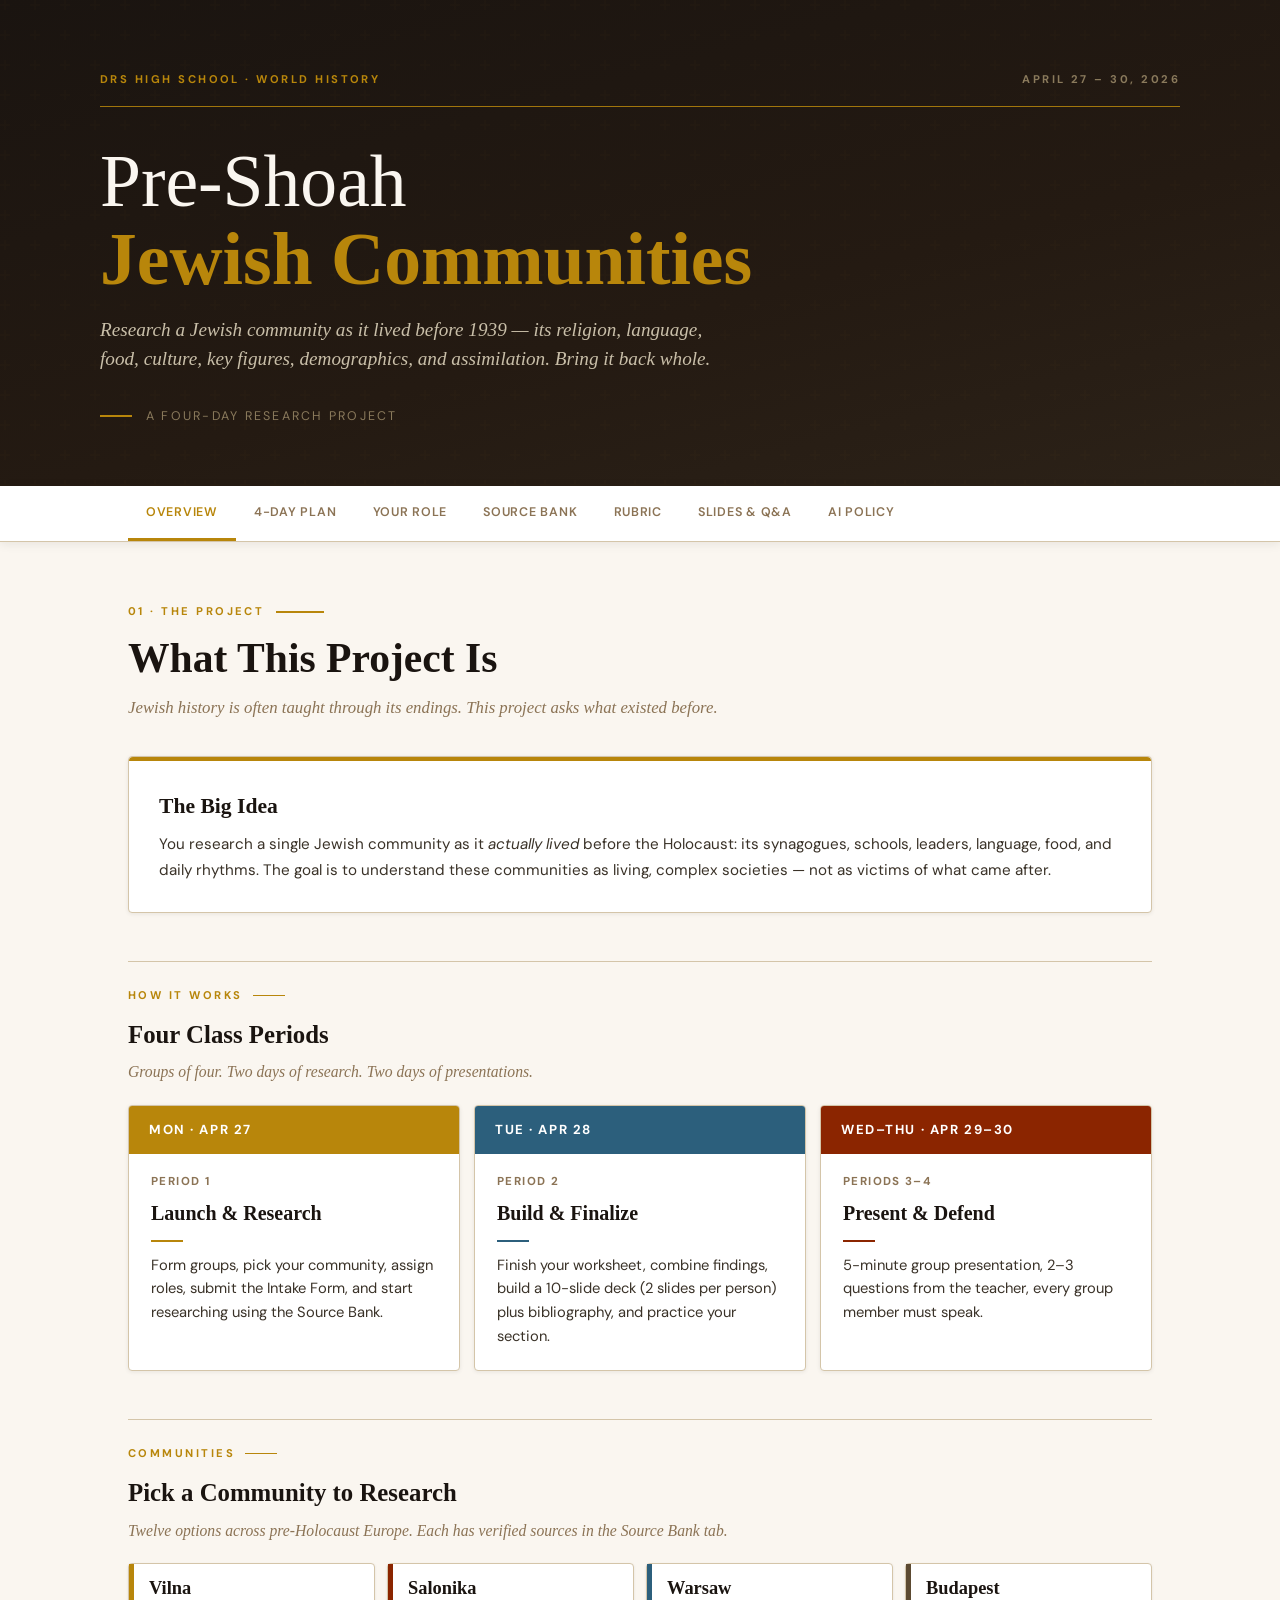
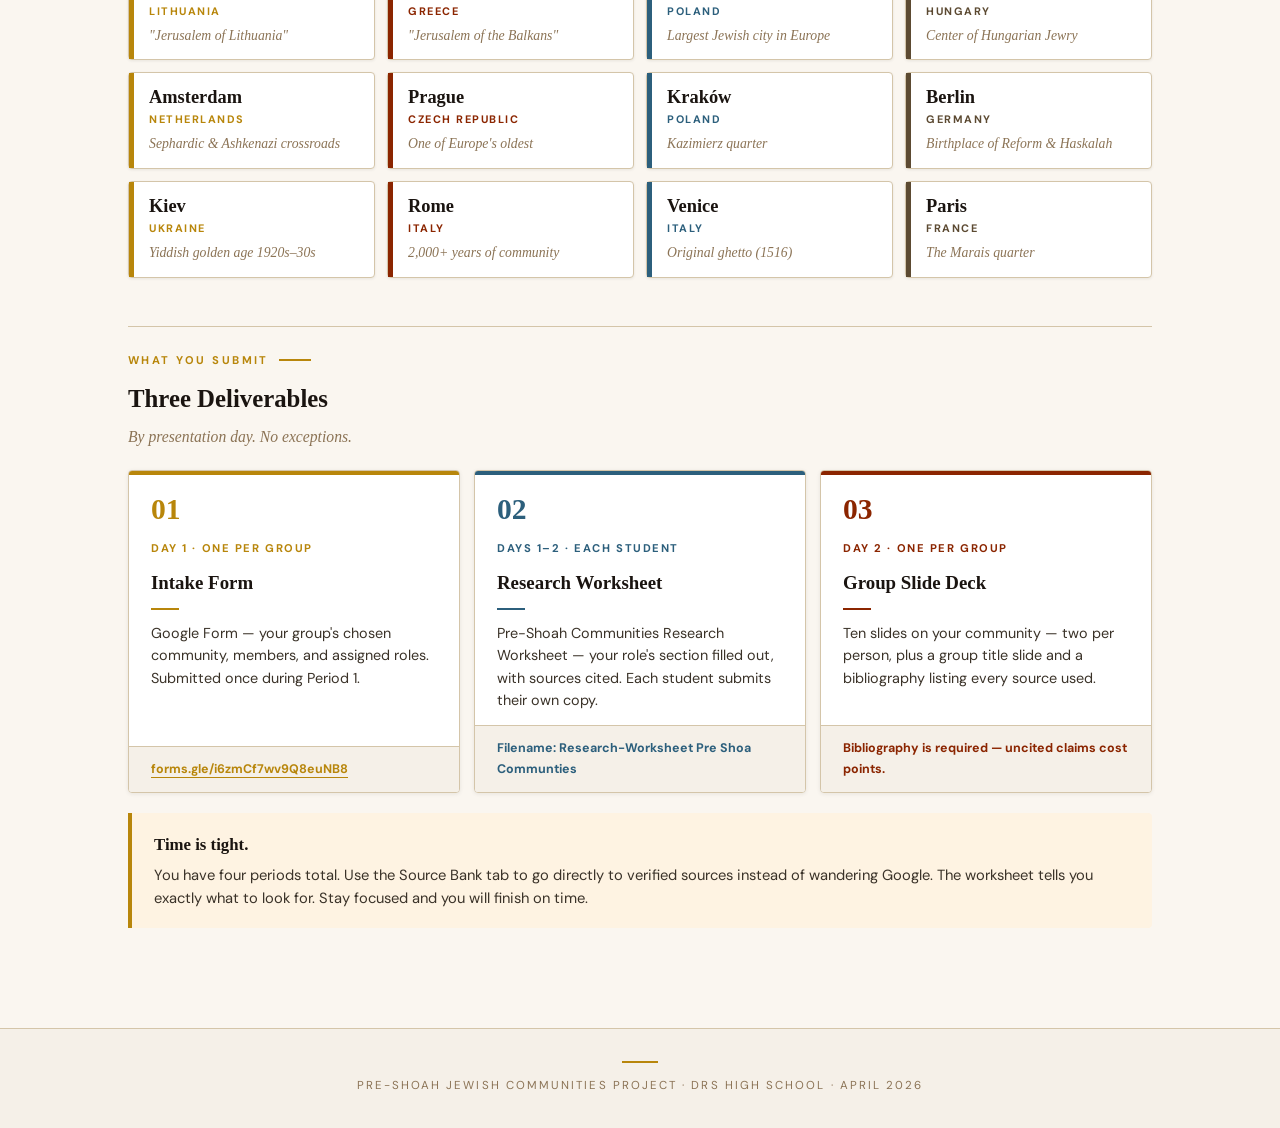
==== commit 25e1184a: "Restructure deck spec to 10 slides — 2 per person Each role now owns two slides instead of sharing t" ====
--- a/preshoah.html
+++ b/preshoah.html
@@ -174,6 +174,11 @@
 .slide-spec-row .t{font-family:var(--serif);font-size:1.02rem;font-weight:700;color:var(--ink)}
 .slide-spec-row .d{font-family:var(--serif);font-style:italic;font-size:.92rem;color:var(--brown-lt)}
 .slide-spec-row.bib .d{font-style:normal;font-weight:700;color:var(--accent)}
+.slide-spec-row .byline{display:inline-block;font-family:var(--sans);font-size:.62rem;font-weight:700;letter-spacing:.1em;text-transform:uppercase;color:var(--brown-lt);margin-left:8px;padding:2px 8px;background:var(--warm);border-radius:2px;vertical-align:middle}
+.slide-spec-row .byline-y{color:var(--gold);background:#fdf3df}
+.slide-spec-row .byline-b{color:var(--blue);background:#e8f0f5}
+.slide-spec-row .byline-g{color:var(--green);background:#e8f2e6}
+.slide-spec-row .byline-a{color:var(--accent);background:#fde8e4}
 
 /* ── AI POLICY COLUMNS ── */
 .ai-cols{display:grid;grid-template-columns:1fr 1fr;gap:16px;margin-top:14px}
@@ -281,7 +286,7 @@
         <div class="phase-lbl">Period 2</div>
         <h4>Build &amp; Finalize</h4>
         <div class="dvd"></div>
-        <p>Finish your worksheet, combine findings, build a 7-slide deck plus bibliography, and practice your section.</p>
+        <p>Finish your worksheet, combine findings, build a 10-slide deck (2 slides per person) plus bibliography, and practice your section.</p>
       </div>
     </div>
     <div class="phase p3">
@@ -347,7 +352,7 @@
         <div class="kicker">Day 2 &middot; One per group</div>
         <h4>Group Slide Deck</h4>
         <div class="dvd"></div>
-        <p class="desc">Seven slides on your community plus a bibliography on the final slide listing every source the group used.</p>
+        <p class="desc">Ten slides on your community &mdash; two per person, plus a group title slide and a bibliography listing every source used.</p>
       </div>
       <div class="foot">Bibliography is required &mdash; uncited claims cost points.</div>
     </div>
@@ -393,7 +398,7 @@
         <ul>
           <li>Finish your Research Worksheet</li>
           <li>Share findings with your group</li>
-          <li>Build your 7-slide deck plus bibliography</li>
+          <li>Build your 10-slide deck (2 slides per person) plus bibliography</li>
           <li>Visual Specialist checks consistency</li>
           <li>Practice your section</li>
         </ul>
@@ -485,7 +490,7 @@
     <ul>
       <li>Find <strong>at least 2 credible sources</strong> on your topic (use the Source Bank)</li>
       <li>Fill out your section of the <strong>Research Worksheet</strong></li>
-      <li>Build <strong>1&ndash;2 slides</strong> for your section of the presentation</li>
+      <li>Build <strong>2 slides</strong> for your section of the presentation</li>
       <li>Be ready to <strong>answer questions</strong> about your research in your own words</li>
     </ul>
   </div>
@@ -687,19 +692,21 @@
 <div id="slides" class="sec">
   <div class="sh">
     <div class="eb"><span class="eyebrow">06 &middot; Your Slides</span><span class="eb-rule"></span></div>
-    <h2>Build a 7-Slide Deck (+ Bibliography)</h2>
-    <p>Same structure for every group. The bibliography is the 8th slide and is required.</p>
+    <h2>Build a 10-Slide Deck</h2>
+    <p>Two slides per person. Plus a group title slide and a required bibliography. Every student speaks for both of their slides.</p>
   </div>
 
   <div class="slide-spec">
-    <div class="slide-spec-row"><div class="n">01</div><div class="t">Title</div><div class="d">Community name &middot; location &middot; group members</div></div>
-    <div class="slide-spec-row"><div class="n">02</div><div class="t">Overview</div><div class="d">Where, how large, when &mdash; population and dates</div></div>
-    <div class="slide-spec-row"><div class="n">03</div><div class="t">Historical Context</div><div class="d">Political environment &middot; economy &middot; major events</div></div>
-    <div class="slide-spec-row"><div class="n">04</div><div class="t">Daily Life</div><div class="d">Religion &middot; schools &middot; language &middot; food &middot; cultural life</div></div>
-    <div class="slide-spec-row"><div class="n">05</div><div class="t">Key Figures</div><div class="d">Important people and why they mattered</div></div>
-    <div class="slide-spec-row"><div class="n">06</div><div class="t">Map &amp; Visuals</div><div class="d">At least one map plus a historical photo</div></div>
-    <div class="slide-spec-row"><div class="n">07</div><div class="t">Conclusion</div><div class="d">What made this community distinctive</div></div>
-    <div class="slide-spec-row bib"><div class="n">08</div><div class="t">Bibliography</div><div class="d">Every source the group used &mdash; REQUIRED</div></div>
+    <div class="slide-spec-row"><div class="n">01</div><div class="t">Title <span class="byline">Group</span></div><div class="d">Community name &middot; location &middot; group members</div></div>
+    <div class="slide-spec-row"><div class="n">02</div><div class="t">Society &amp; Culture <span class="byline byline-y">Role 1 &middot; Slide 1 of 2</span></div><div class="d">Religion, synagogues, schools, yeshivot</div></div>
+    <div class="slide-spec-row"><div class="n">03</div><div class="t">Society &amp; Culture <span class="byline byline-y">Role 1 &middot; Slide 2 of 2</span></div><div class="d">Language &middot; food &middot; cultural traditions &middot; community organizations</div></div>
+    <div class="slide-spec-row"><div class="n">04</div><div class="t">Historical Context <span class="byline byline-b">Role 2 &middot; Slide 1 of 2</span></div><div class="d">Population demographics &middot; assimilation &middot; relations with neighbors</div></div>
+    <div class="slide-spec-row"><div class="n">05</div><div class="t">Historical Context <span class="byline byline-b">Role 2 &middot; Slide 2 of 2</span></div><div class="d">Political environment &middot; economy &middot; major events &middot; migrations</div></div>
+    <div class="slide-spec-row"><div class="n">06</div><div class="t">Key Figures <span class="byline byline-g">Role 3 &middot; Slide 1 of 2</span></div><div class="d">Rabbis &amp; religious leaders</div></div>
+    <div class="slide-spec-row"><div class="n">07</div><div class="t">Key Figures <span class="byline byline-g">Role 3 &middot; Slide 2 of 2</span></div><div class="d">Scholars, writers, organizers, influential families</div></div>
+    <div class="slide-spec-row"><div class="n">08</div><div class="t">Visual &amp; Geographic <span class="byline byline-a">Role 4 &middot; Slide 1 of 2</span></div><div class="d">Map of the community &middot; geography &middot; layout of the Jewish quarter</div></div>
+    <div class="slide-spec-row"><div class="n">09</div><div class="t">Visual &amp; Geographic <span class="byline byline-a">Role 4 &middot; Slide 2 of 2</span></div><div class="d">Historical photos &middot; daily-life imagery &middot; visual story</div></div>
+    <div class="slide-spec-row bib"><div class="n">10</div><div class="t">Bibliography <span class="byline">Group</span></div><div class="d">Every source the group used &mdash; REQUIRED</div></div>
   </div>
 
   <div class="card has-stripe stripe-b">
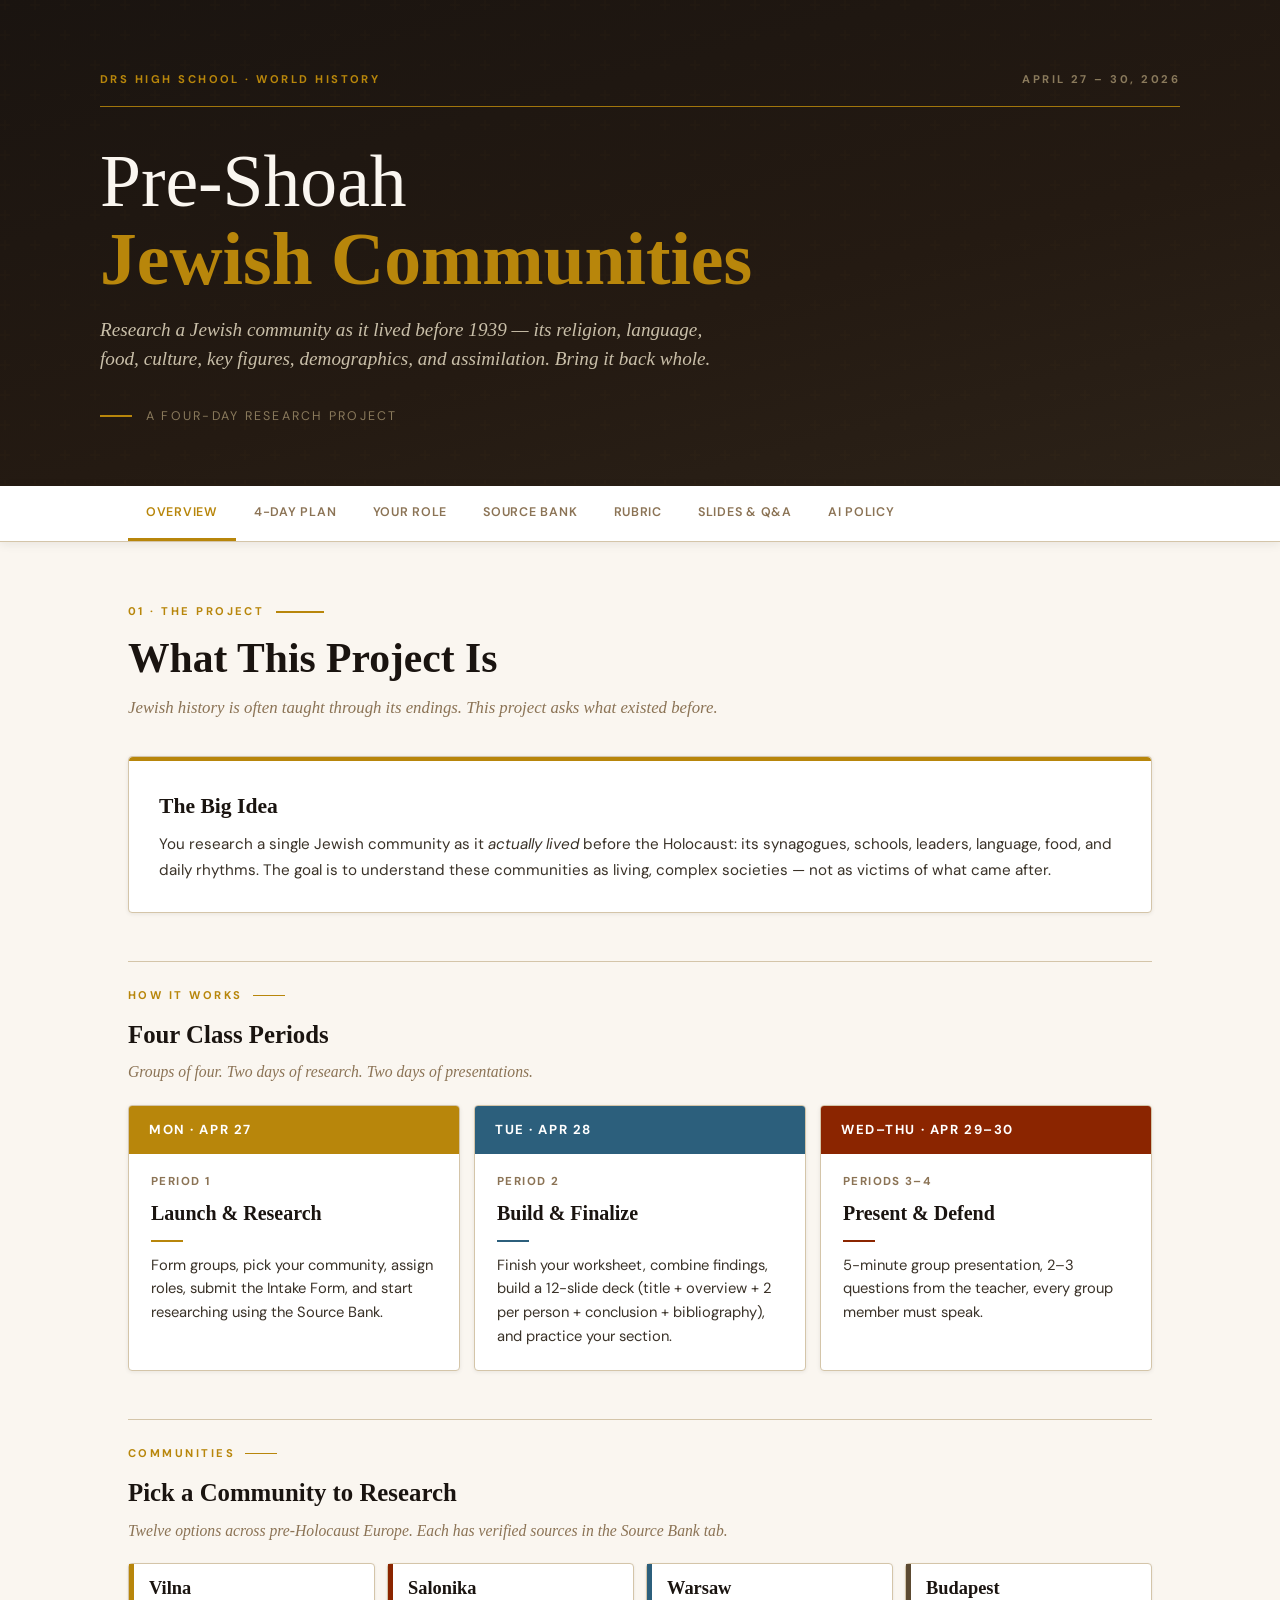
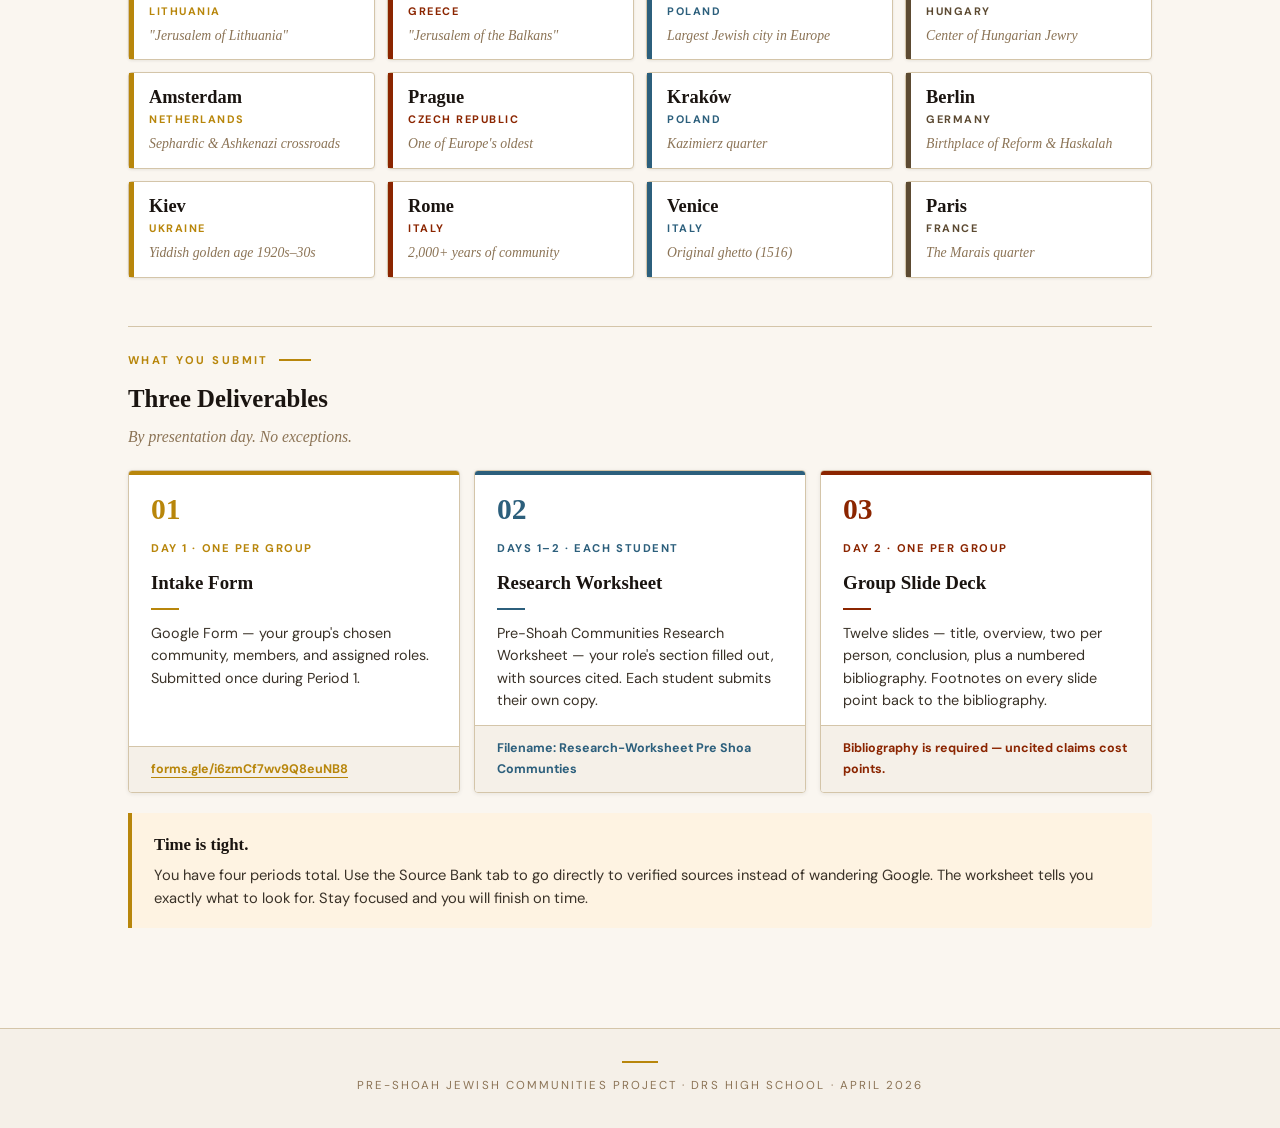
==== commit 529b7df2: "Restructure to 12 slides + add citation guidance Slide spec now has 12 rows: Title, Overview, 8 role" ====
--- a/preshoah.html
+++ b/preshoah.html
@@ -180,6 +180,21 @@
 .slide-spec-row .byline-g{color:var(--green);background:#e8f2e6}
 .slide-spec-row .byline-a{color:var(--accent);background:#fde8e4}
 
+/* ── CITATION EXAMPLE (mock-slide pair) ── */
+.cite-example{display:grid;grid-template-columns:1fr 1fr;gap:14px;margin:18px 0}
+.cite-slide,.cite-bib{background:var(--white);border:1px solid var(--border);border-radius:4px;overflow:hidden;box-shadow:0 1px 4px var(--shadow);position:relative}
+.cite-slide::before{content:'';position:absolute;top:0;left:0;right:0;height:4px;background:var(--blue)}
+.cite-bib::before{content:'';position:absolute;top:0;left:0;right:0;height:4px;background:var(--accent)}
+.cite-slide-tag{font-family:var(--sans);font-size:.7rem;font-weight:700;letter-spacing:.14em;text-transform:uppercase;color:var(--brown-lt);padding:14px 22px 4px}
+.cite-slide-body{padding:6px 22px 22px;font-size:.93rem;line-height:1.6;color:#3a3228;font-family:var(--serif)}
+.cite-slide-body p{font-size:.95rem}
+.cite-slide-body strong{color:var(--ink)}
+.fn{font-size:.7em;font-weight:700;color:var(--accent);vertical-align:super;margin-left:2px}
+.cite-bib-list{list-style:none;padding:0;margin:0;font-family:var(--sans);font-size:.88rem;line-height:1.6}
+.cite-bib-list li{padding-left:28px;position:relative;margin-bottom:8px;color:#3a3228}
+.cite-bib-list .fn-mark{position:absolute;left:0;top:0;font-weight:700;color:var(--accent);font-family:var(--serif)}
+@media(max-width:880px){.cite-example{grid-template-columns:1fr}}
+
 /* ── AI POLICY COLUMNS ── */
 .ai-cols{display:grid;grid-template-columns:1fr 1fr;gap:16px;margin-top:14px}
 .ai-col{background:var(--white);border:1px solid var(--border);border-radius:4px;padding:24px 26px;position:relative;box-shadow:0 1px 4px var(--shadow)}
@@ -286,7 +301,7 @@
         <div class="phase-lbl">Period 2</div>
         <h4>Build &amp; Finalize</h4>
         <div class="dvd"></div>
-        <p>Finish your worksheet, combine findings, build a 10-slide deck (2 slides per person) plus bibliography, and practice your section.</p>
+        <p>Finish your worksheet, combine findings, build a 12-slide deck (title + overview + 2 per person + conclusion + bibliography), and practice your section.</p>
       </div>
     </div>
     <div class="phase p3">
@@ -352,7 +367,7 @@
         <div class="kicker">Day 2 &middot; One per group</div>
         <h4>Group Slide Deck</h4>
         <div class="dvd"></div>
-        <p class="desc">Ten slides on your community &mdash; two per person, plus a group title slide and a bibliography listing every source used.</p>
+        <p class="desc">Twelve slides &mdash; title, overview, two per person, conclusion, plus a numbered bibliography. Footnotes on every slide point back to the bibliography.</p>
       </div>
       <div class="foot">Bibliography is required &mdash; uncited claims cost points.</div>
     </div>
@@ -398,7 +413,7 @@
         <ul>
           <li>Finish your Research Worksheet</li>
           <li>Share findings with your group</li>
-          <li>Build your 10-slide deck (2 slides per person) plus bibliography</li>
+          <li>Build your 12-slide deck (title + overview + 2 per person + conclusion + bibliography)</li>
           <li>Visual Specialist checks consistency</li>
           <li>Practice your section</li>
         </ul>
@@ -692,21 +707,23 @@
 <div id="slides" class="sec">
   <div class="sh">
     <div class="eb"><span class="eyebrow">06 &middot; Your Slides</span><span class="eb-rule"></span></div>
-    <h2>Build a 10-Slide Deck</h2>
-    <p>Two slides per person. Plus a group title slide and a required bibliography. Every student speaks for both of their slides.</p>
+    <h2>Build a 12-Slide Deck</h2>
+    <p>Title, overview, two slides per person, conclusion, and a required bibliography. Every student speaks for their two slides.</p>
   </div>
 
   <div class="slide-spec">
     <div class="slide-spec-row"><div class="n">01</div><div class="t">Title <span class="byline">Group</span></div><div class="d">Community name &middot; location &middot; group members</div></div>
-    <div class="slide-spec-row"><div class="n">02</div><div class="t">Society &amp; Culture <span class="byline byline-y">Role 1 &middot; Slide 1 of 2</span></div><div class="d">Religion, synagogues, schools, yeshivot</div></div>
-    <div class="slide-spec-row"><div class="n">03</div><div class="t">Society &amp; Culture <span class="byline byline-y">Role 1 &middot; Slide 2 of 2</span></div><div class="d">Language &middot; food &middot; cultural traditions &middot; community organizations</div></div>
-    <div class="slide-spec-row"><div class="n">04</div><div class="t">Historical Context <span class="byline byline-b">Role 2 &middot; Slide 1 of 2</span></div><div class="d">Population demographics &middot; assimilation &middot; relations with neighbors</div></div>
-    <div class="slide-spec-row"><div class="n">05</div><div class="t">Historical Context <span class="byline byline-b">Role 2 &middot; Slide 2 of 2</span></div><div class="d">Political environment &middot; economy &middot; major events &middot; migrations</div></div>
-    <div class="slide-spec-row"><div class="n">06</div><div class="t">Key Figures <span class="byline byline-g">Role 3 &middot; Slide 1 of 2</span></div><div class="d">Rabbis &amp; religious leaders</div></div>
-    <div class="slide-spec-row"><div class="n">07</div><div class="t">Key Figures <span class="byline byline-g">Role 3 &middot; Slide 2 of 2</span></div><div class="d">Scholars, writers, organizers, influential families</div></div>
-    <div class="slide-spec-row"><div class="n">08</div><div class="t">Visual &amp; Geographic <span class="byline byline-a">Role 4 &middot; Slide 1 of 2</span></div><div class="d">Map of the community &middot; geography &middot; layout of the Jewish quarter</div></div>
-    <div class="slide-spec-row"><div class="n">09</div><div class="t">Visual &amp; Geographic <span class="byline byline-a">Role 4 &middot; Slide 2 of 2</span></div><div class="d">Historical photos &middot; daily-life imagery &middot; visual story</div></div>
-    <div class="slide-spec-row bib"><div class="n">10</div><div class="t">Bibliography <span class="byline">Group</span></div><div class="d">Every source the group used &mdash; REQUIRED</div></div>
+    <div class="slide-spec-row"><div class="n">02</div><div class="t">Overview <span class="byline">Group</span></div><div class="d">Where, how large, when &mdash; population and dates at a glance</div></div>
+    <div class="slide-spec-row"><div class="n">03</div><div class="t">Society &amp; Culture <span class="byline byline-y">Role 1 &middot; Slide 1 of 2</span></div><div class="d">Religion, synagogues, schools, yeshivot</div></div>
+    <div class="slide-spec-row"><div class="n">04</div><div class="t">Society &amp; Culture <span class="byline byline-y">Role 1 &middot; Slide 2 of 2</span></div><div class="d">Language &middot; food &middot; cultural traditions &middot; community organizations</div></div>
+    <div class="slide-spec-row"><div class="n">05</div><div class="t">Historical Context <span class="byline byline-b">Role 2 &middot; Slide 1 of 2</span></div><div class="d">Population demographics &middot; assimilation &middot; relations with neighbors</div></div>
+    <div class="slide-spec-row"><div class="n">06</div><div class="t">Historical Context <span class="byline byline-b">Role 2 &middot; Slide 2 of 2</span></div><div class="d">Political environment &middot; economy &middot; major events &middot; migrations</div></div>
+    <div class="slide-spec-row"><div class="n">07</div><div class="t">Key Figures <span class="byline byline-g">Role 3 &middot; Slide 1 of 2</span></div><div class="d">Rabbis &amp; religious leaders</div></div>
+    <div class="slide-spec-row"><div class="n">08</div><div class="t">Key Figures <span class="byline byline-g">Role 3 &middot; Slide 2 of 2</span></div><div class="d">Scholars, writers, organizers, influential families</div></div>
+    <div class="slide-spec-row"><div class="n">09</div><div class="t">Visual &amp; Geographic <span class="byline byline-a">Role 4 &middot; Slide 1 of 2</span></div><div class="d">Map of the community &middot; geography &middot; layout of the Jewish quarter</div></div>
+    <div class="slide-spec-row"><div class="n">10</div><div class="t">Visual &amp; Geographic <span class="byline byline-a">Role 4 &middot; Slide 2 of 2</span></div><div class="d">Historical photos &middot; daily-life imagery &middot; visual story</div></div>
+    <div class="slide-spec-row"><div class="n">11</div><div class="t">Conclusion <span class="byline">Group</span></div><div class="d">What made this community distinctive &mdash; the one thing you want remembered</div></div>
+    <div class="slide-spec-row bib"><div class="n">12</div><div class="t">Bibliography <span class="byline">Group</span></div><div class="d">Every source the group used &mdash; REQUIRED</div></div>
   </div>
 
   <div class="card has-stripe stripe-b">
@@ -717,7 +734,57 @@
       <li><strong>Don't read your slides.</strong> Slides are visual support &mdash; you speak from knowledge.</li>
       <li><strong>Consistent design.</strong> Same font, same colors, same layout. The Visual Specialist checks this.</li>
       <li><strong>At least 1 map and 1 photo.</strong> The Source Bank links to image archives.</li>
+      <li><strong>Cite every fact</strong> with a footnote number (see below).</li>
     </ul>
+  </div>
+
+  <div class="subh">
+    <div class="eb"><span class="eyebrow">Citations</span><span class="eb-rule"></span></div>
+    <h3>Cite Your Sources on Every Slide</h3>
+    <p>Footnote numbers on slides &rarr; numbered entries in the bibliography. Every fact must trace back to a source.</p>
+  </div>
+
+  <div class="card has-stripe stripe-a">
+    <h3>How Footnotes Work</h3>
+    <p>When you state a fact on a slide &mdash; a population number, a date, a quote, anything specific &mdash; put a small superscript number after it. That number matches a numbered entry on the Bibliography slide. The reader (or the teacher) can trace any claim back to its source.</p>
+    <p style="margin-top:10px;color:var(--brown-lt);font-size:.9rem"><strong>Why:</strong> Uncited claims look made-up. Cited claims look like research. The rubric rewards "information clearly drawn from credible sources" &mdash; this is how you show that.</p>
+  </div>
+
+  <div class="cite-example">
+    <div class="cite-slide">
+      <div class="cite-slide-tag">Example slide content</div>
+      <div class="cite-slide-body">
+        <p>By 1939, Vilna was home to roughly <strong>60,000 Jews</strong> &mdash; about 28% of the city's population.<sup class="fn">1</sup></p>
+        <p style="margin-top:10px">The community supported over 100 synagogues, the Strashun Library, and the YIVO Institute, founded in 1925.<sup class="fn">2</sup></p>
+        <p style="margin-top:10px">"Vilna was a city of books," wrote one observer, "where every street had a yeshiva and every yeshiva had a printing press."<sup class="fn">3</sup></p>
+      </div>
+    </div>
+    <div class="cite-bib">
+      <div class="cite-slide-tag">Slide 12: Bibliography</div>
+      <div class="cite-slide-body">
+        <ol class="cite-bib-list">
+          <li><span class="fn-mark">1.</span> YIVO Encyclopedia, "Vilnius." <em>yivoencyclopedia.org/article.aspx/Vilnius</em></li>
+          <li><span class="fn-mark">2.</span> Yad Vashem, "The Story of the Jewish Community of Vilna." <em>yadvashem.org/vilna</em></li>
+          <li><span class="fn-mark">3.</span> Lucy Dawidowicz, <em>From That Place and Time: A Memoir, 1938&ndash;1947</em>. New York: Norton, 1989, p. 54.</li>
+        </ol>
+      </div>
+    </div>
+  </div>
+
+  <div class="card has-stripe">
+    <h3>Bibliography Format</h3>
+    <p>Number every source. Each entry should let the reader find the source themselves. Use this format:</p>
+    <ul style="margin-top:10px">
+      <li><strong>Web source:</strong> <em>Site name</em>, "Article title." URL</li>
+      <li><strong>Book:</strong> Author, <em>Book Title</em>. Publisher, year, page number(s)</li>
+      <li><strong>Encyclopedia article:</strong> <em>Encyclopedia name</em>, "Entry name." URL</li>
+    </ul>
+    <p style="margin-top:14px;font-size:.9rem;color:var(--brown-lt)"><strong>Minimum:</strong> at least 6 sources across the group (most groups have 8&ndash;12). Each role contributes their own sources to the group bibliography.</p>
+  </div>
+
+  <div class="tip warn">
+    <strong>Two common mistakes to avoid.</strong>
+    <p><strong>(1)</strong> Don't put the URL alone &mdash; include the site name and article title so the reader knows what they're looking at. <strong>(2)</strong> Don't cite the same Source Bank link twice as two different sources &mdash; if it's the same article, it's one entry.</p>
   </div>
 
   <div class="subh">
